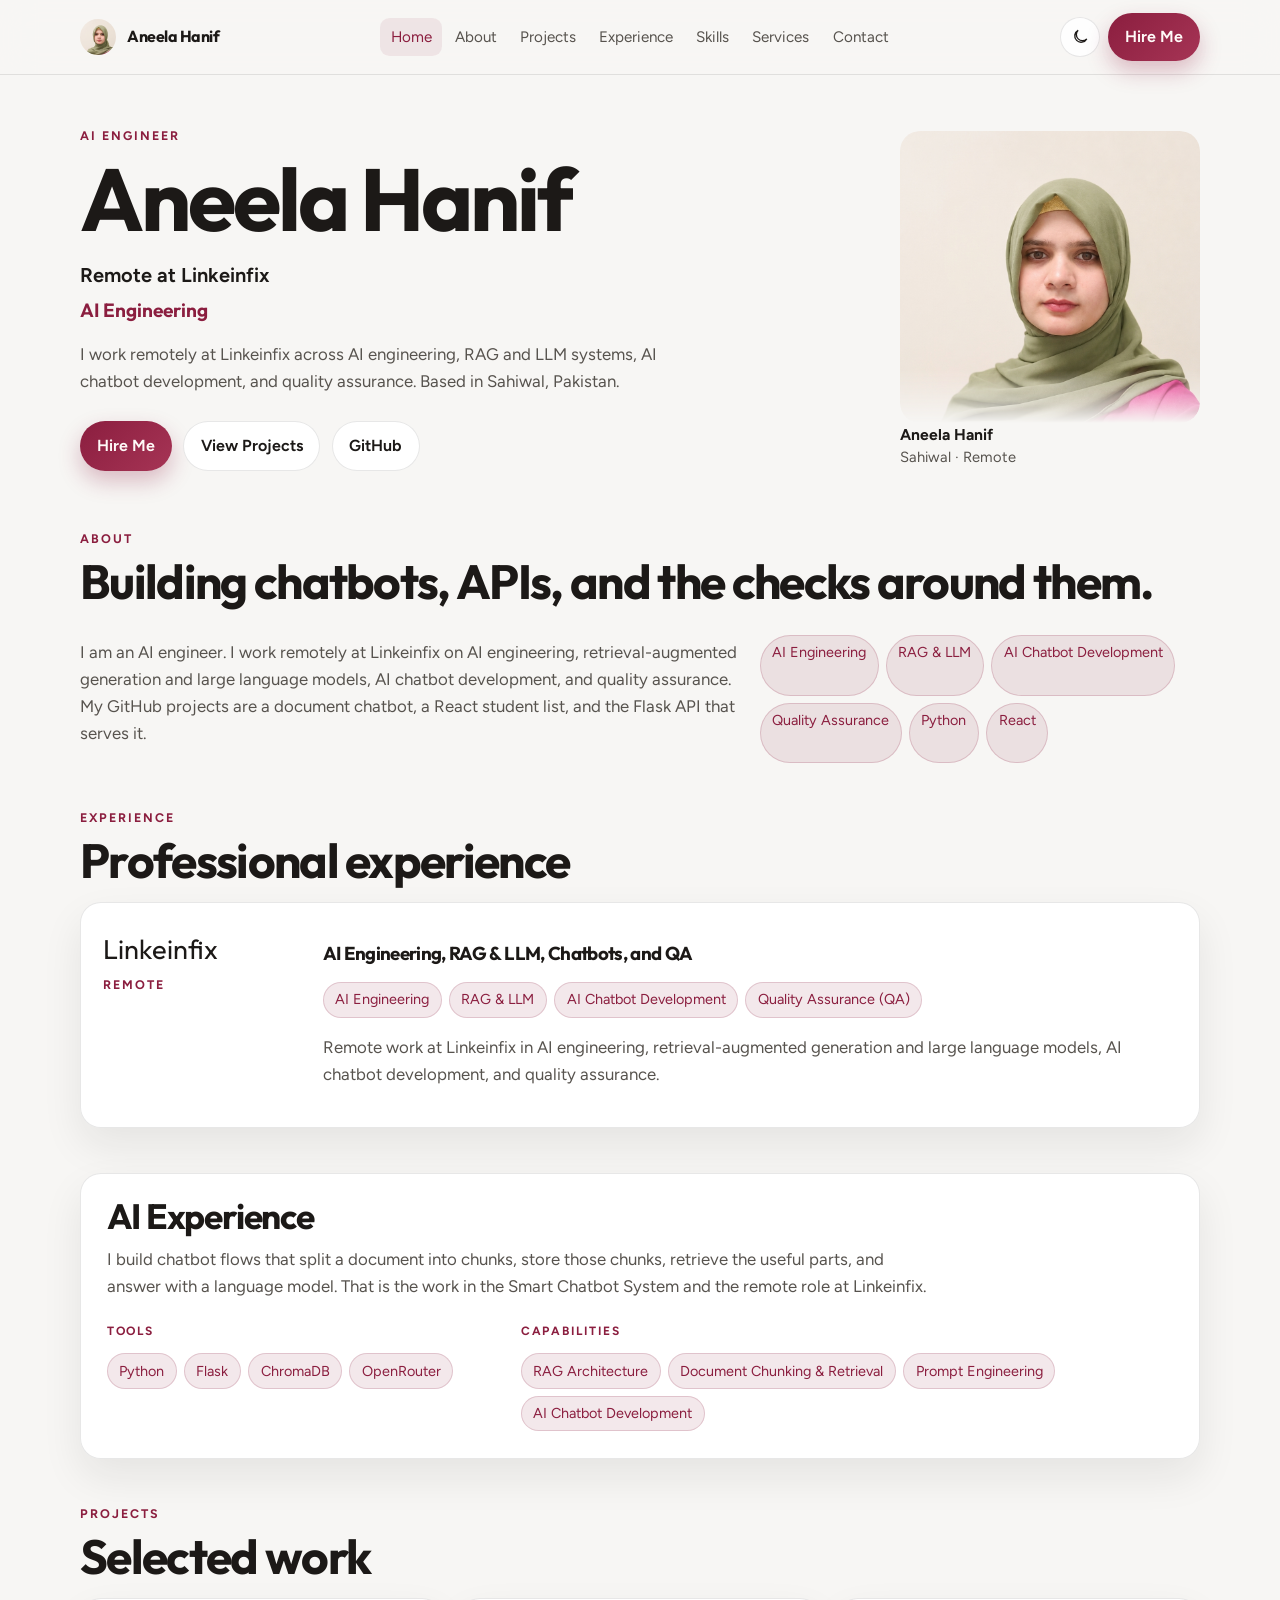
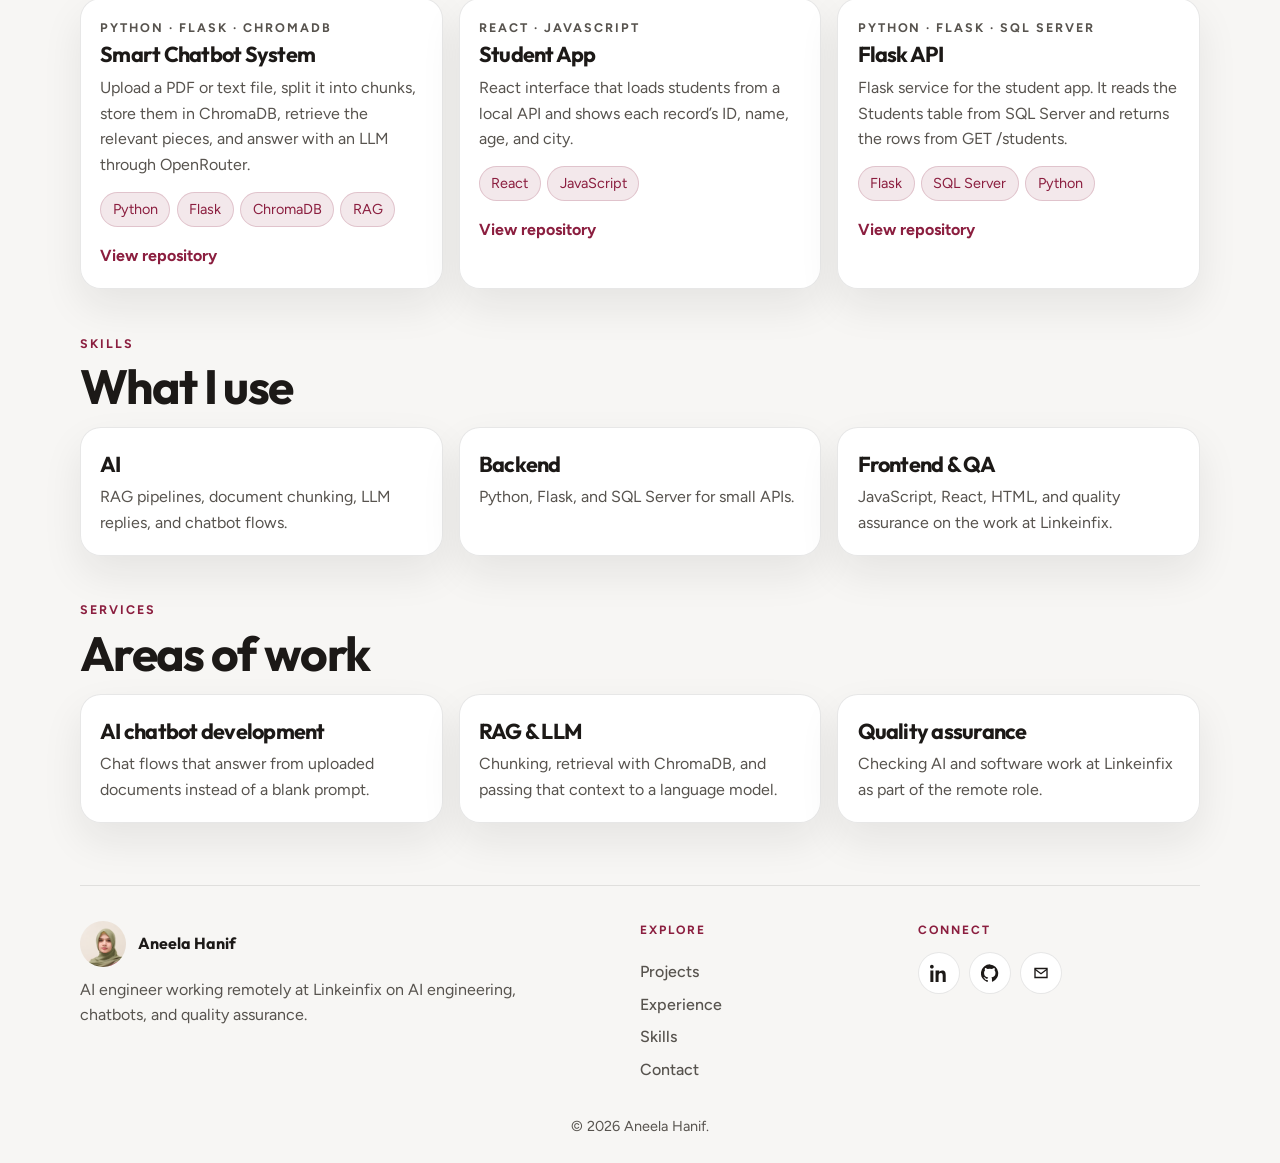
==== index.html @ d7abf2ac "Add an AI experience card limited to the RAG and chatbot work." ====
<!DOCTYPE html>
<html lang="en">
  <head>
    <meta charset="utf-8" />
    <meta name="viewport" content="width=device-width, initial-scale=1" />
    <title>Aneela Hanif | AI Engineer</title>
    <meta name="description" content="Aneela Hanif is an AI engineer in Sahiwal working remotely at Linkeinfix on AI engineering, RAG and LLMs, chatbot development, and quality assurance." />
    <meta property="og:title" content="Aneela Hanif | AI Engineer" />
    <meta property="og:description" content="Remote work at Linkeinfix. AI engineering, RAG and LLM, AI chatbots, and QA." />
    <meta property="og:image" content="https://aneela-hanif.github.io/personal-portfolio/images/profile.jpg" />
    <link rel="icon" href="favicon.svg" type="image/svg+xml" />
    <link rel="preconnect" href="https://fonts.googleapis.com" />
    <link rel="preconnect" href="https://fonts.gstatic.com" crossorigin />
    <link href="https://fonts.googleapis.com/css2?family=Figtree:wght@400;500;600;700&family=Outfit:wght@500;600;700&display=swap" rel="stylesheet" />
    <link rel="stylesheet" href="styles.css?v=9" />
    <script>
      if (localStorage.getItem("theme") === "dark") document.documentElement.classList.add("dark");
    </script>
  </head>
  <body>
    <a class="skip" href="#main">Skip to content</a>
    <header class="site-nav">
      <div class="nav-inner">
        <a class="brand" href="index.html">
          <img src="images/profile.jpg" alt="" width="36" height="36" />
          Aneela Hanif
        </a>
        <nav class="nav-links" aria-label="Primary">
          <a href="index.html" aria-current="page">Home</a>
          <a href="index.html#about">About</a>
          <a href="index.html#projects">Projects</a>
          <a href="index.html#experience">Experience</a>
          <a href="index.html#skills">Skills</a>
          <a href="index.html#services">Services</a>
          <a href="contact.html">Contact</a>
        </nav>
        <div class="nav-actions">
          <button class="icon-btn" type="button" data-theme aria-label="Toggle color theme">
            <svg width="18" height="18" viewBox="0 0 24 24" fill="none" stroke="currentColor" stroke-width="1.8"><path d="M21 14.5A8.5 8.5 0 1 1 9.5 3 7 7 0 0 0 21 14.5z"/></svg>
          </button>
          <a class="btn btn-primary" href="contact.html"><span class="hire-label">Hire Me</span></a>
          <button class="menu-btn" type="button" data-menu aria-expanded="false" aria-label="Open menu">
            <svg width="18" height="18" viewBox="0 0 24 24" fill="none" stroke="currentColor" stroke-width="1.8"><path d="M4 7h16M4 12h16M4 17h16"/></svg>
          </button>
        </div>
      </div>
      <nav class="menu-panel" data-menu-panel aria-label="Mobile">
        <a href="index.html">Home</a>
        <a href="index.html#about">About</a>
        <a href="index.html#projects">Projects</a>
        <a href="index.html#experience">Experience</a>
        <a href="index.html#skills">Skills</a>
        <a href="index.html#services">Services</a>
        <a href="contact.html">Contact</a>
      </nav>
    </header>

    <main id="main">
      <section class="hero wrap" id="top">
        <div>
          <p class="kicker">AI Engineer</p>
          <h1>Aneela Hanif</h1>
          <p class="hero-title">Remote at Linkeinfix</p>
          <p class="rotator accent" data-rotator>AI Engineering</p>
          <p class="lede">
            I work remotely at Linkeinfix across AI engineering, RAG and LLM systems, AI chatbot development, and quality assurance. Based in Sahiwal, Pakistan.
          </p>
          <div class="actions">
            <a class="btn btn-primary" href="contact.html">Hire Me</a>
            <a class="btn btn-ghost" href="#projects">View Projects</a>
            <a class="btn btn-ghost" href="https://github.com/aneela-hanif" rel="noopener">GitHub</a>
          </div>
        </div>
        <figure class="hero-photo">
          <img src="images/profile.jpg" alt="Aneela Hanif" width="300" height="292" />
          <figcaption>
            <strong>Aneela Hanif</strong>
            <span>Sahiwal · Remote</span>
          </figcaption>
        </figure>
      </section>

      <section class="wrap" id="about">
        <p class="section-label">About</p>
        <h2>Building chatbots, APIs, and the checks around them.</h2>
        <div class="about-grid">
          <p class="prose">
            I am an AI engineer. I work remotely at Linkeinfix on AI engineering, retrieval-augmented generation and large language models, AI chatbot development, and quality assurance. My GitHub projects are a document chatbot, a React student list, and the Flask API that serves it.
          </p>
          <ul class="chips">
            <li>AI Engineering</li>
            <li>RAG &amp; LLM</li>
            <li>AI Chatbot Development</li>
            <li>Quality Assurance</li>
            <li>Python</li>
            <li>React</li>
          </ul>
        </div>
      </section>

      <section class="wrap" id="experience">
        <p class="section-label">Experience</p>
        <h2>Professional experience</h2>
        <article class="panel job">
          <div>
            <p class="company">Linkeinfix</p>
            <p class="kicker">Remote</p>
          </div>
          <div>
            <h3>AI Engineering, RAG &amp; LLM, Chatbots, and QA</h3>
            <ul class="areas">
              <li>AI Engineering</li>
              <li>RAG &amp; LLM</li>
              <li>AI Chatbot Development</li>
              <li>Quality Assurance (QA)</li>
            </ul>
            <p class="prose">Remote work at Linkeinfix in AI engineering, retrieval-augmented generation and large language models, AI chatbot development, and quality assurance.</p>
          </div>
        </article>
      </section>

      <section class="wrap" id="ai">
        <article class="panel ai-card">
          <h2>AI Experience</h2>
          <p class="prose">I build chatbot flows that split a document into chunks, store those chunks, retrieve the useful parts, and answer with a language model. That is the work in the Smart Chatbot System and the remote role at Linkeinfix.</p>
          <div class="ai-split">
            <div>
              <p class="ai-label">Tools</p>
              <ul class="chips">
                <li>Python</li>
                <li>Flask</li>
                <li>ChromaDB</li>
                <li>OpenRouter</li>
              </ul>
            </div>
            <div>
              <p class="ai-label">Capabilities</p>
              <ul class="chips">
                <li>RAG Architecture</li>
                <li>Document Chunking &amp; Retrieval</li>
                <li>Prompt Engineering</li>
                <li>AI Chatbot Development</li>
              </ul>
            </div>
          </div>
        </article>
      </section>

      <section class="wrap" id="projects">
        <p class="section-label">Projects</p>
        <h2>Selected work</h2>
        <div class="cards">
          <article class="panel card">
            <p class="kicker">Python · Flask · ChromaDB</p>
            <h3>Smart Chatbot System</h3>
            <p>Upload a PDF or text file, split it into chunks, store them in ChromaDB, retrieve the relevant pieces, and answer with an LLM through OpenRouter.</p>
            <div class="tech"><span>Python</span><span>Flask</span><span>ChromaDB</span><span>RAG</span></div>
            <a href="https://github.com/aneela-hanif/smart-chatbot-system" rel="noopener">View repository</a>
          </article>
          <article class="panel card">
            <p class="kicker">React · JavaScript</p>
            <h3>Student App</h3>
            <p>React interface that loads students from a local API and shows each record’s ID, name, age, and city.</p>
            <div class="tech"><span>React</span><span>JavaScript</span></div>
            <a href="https://github.com/aneela-hanif/studentapp" rel="noopener">View repository</a>
          </article>
          <article class="panel card">
            <p class="kicker">Python · Flask · SQL Server</p>
            <h3>Flask API</h3>
            <p>Flask service for the student app. It reads the Students table from SQL Server and returns the rows from GET /students.</p>
            <div class="tech"><span>Flask</span><span>SQL Server</span><span>Python</span></div>
            <a href="https://github.com/aneela-hanif/flask-api" rel="noopener">View repository</a>
          </article>
        </div>
      </section>

      <section class="wrap" id="skills">
        <p class="section-label">Skills</p>
        <h2>What I use</h2>
        <div class="skill-grid">
          <article class="panel skill-card">
            <h3>AI</h3>
            <p>RAG pipelines, document chunking, LLM replies, and chatbot flows.</p>
          </article>
          <article class="panel skill-card">
            <h3>Backend</h3>
            <p>Python, Flask, and SQL Server for small APIs.</p>
          </article>
          <article class="panel skill-card">
            <h3>Frontend &amp; QA</h3>
            <p>JavaScript, React, HTML, and quality assurance on the work at Linkeinfix.</p>
          </article>
        </div>
      </section>

      <section class="wrap" id="services">
        <p class="section-label">Services</p>
        <h2>Areas of work</h2>
        <div class="cards">
          <article class="panel card">
            <h3>AI chatbot development</h3>
            <p>Chat flows that answer from uploaded documents instead of a blank prompt.</p>
          </article>
          <article class="panel card">
            <h3>RAG &amp; LLM</h3>
            <p>Chunking, retrieval with ChromaDB, and passing that context to a language model.</p>
          </article>
          <article class="panel card">
            <h3>Quality assurance</h3>
            <p>Checking AI and software work at Linkeinfix as part of the remote role.</p>
          </article>
        </div>
      </section>
    </main>

    <footer class="site-footer">
      <div class="footer-grid">
        <div class="footer-brand">
          <a class="footer-id" href="index.html">
            <img src="images/profile.jpg" alt="" width="46" height="46" />
            <strong>Aneela Hanif</strong>
          </a>
          <p>AI engineer working remotely at Linkeinfix on AI engineering, chatbots, and quality assurance.</p>
        </div>
        <nav class="footer-links" aria-label="Explore">
          <p class="footer-label">Explore</p>
          <a href="index.html#projects">Projects</a>
          <a href="index.html#experience">Experience</a>
          <a href="index.html#skills">Skills</a>
          <a href="contact.html">Contact</a>
        </nav>
        <div>
          <p class="footer-label">Connect</p>
          <div class="footer-icons">
            <a href="https://www.linkedin.com/in/aneela-hanif-224ba43b4/" rel="noopener" aria-label="LinkedIn">
              <svg width="18" height="18" viewBox="0 0 24 24" fill="currentColor"><path d="M4.98 3.5C4.98 4.88 3.88 6 2.5 6S0 4.88 0 3.5 1.12 1 2.5 1s2.48 1.12 2.48 2.5zM.5 8.5h4V24h-4V8.5zM8.5 8.5h3.8v2.1h.05c.53-1 1.84-2.1 3.79-2.1 4.05 0 4.8 2.67 4.8 6.14V24h-4v-7.7c0-1.84-.03-4.2-2.56-4.2-2.56 0-2.95 2-2.95 4.06V24h-4V8.5z"/></svg>
            </a>
            <a href="https://github.com/aneela-hanif" rel="noopener" aria-label="GitHub">
              <svg width="18" height="18" viewBox="0 0 24 24" fill="currentColor"><path d="M12 .5A12 12 0 0 0 8.2 23.9c.6.1.8-.3.8-.6v-2.1c-3.3.7-4-1.6-4-1.6-.5-1.2-1.2-1.6-1.2-1.6-1-.7.1-.7.1-.7 1.1.1 1.7 1.1 1.7 1.1 1 1.8 2.7 1.3 3.3 1 .1-.8.4-1.3.7-1.6-2.7-.3-5.5-1.3-5.5-6a4.7 4.7 0 0 1 1.2-3.2 4.3 4.3 0 0 1 .1-3.2s1-.3 3.3 1.2a11.3 11.3 0 0 1 6 0c2.3-1.5 3.3-1.2 3.3-1.2a4.3 4.3 0 0 1 .1 3.2 4.7 4.7 0 0 1 1.2 3.2c0 4.7-2.8 5.7-5.5 6 .4.3.8 1 .8 2.1v3.1c0 .3.2.7.8.6A12 12 0 0 0 12 .5z"/></svg>
            </a>
            <a href="mailto:aneela.hnf12@gmail.com" aria-label="Email">
              <svg width="18" height="18" viewBox="0 0 24 24" fill="none" stroke="currentColor" stroke-width="1.8"><path d="M4 6h16v12H4z"/><path d="m4 7 8 6 8-6"/></svg>
            </a>
          </div>
        </div>
      </div>
      <p class="footer-copy">© 2026 Aneela Hanif.</p>
    </footer>
    <script src="main.js"></script>
  </body>
</html>
---- styles.css ----
:root {
  --bg: #f7f6f4;
  --bg-elevated: rgba(255, 255, 255, 0.94);
  --text: #1c1917;
  --text-muted: #57534e;
  --border: rgba(28, 25, 23, 0.1);
  --accent: #8b1e3f;
  --accent-soft: #a63455;
  --shadow: 0 18px 40px rgba(28, 25, 23, 0.08);
  --sans: "Figtree", "Segoe UI", sans-serif;
  --display: "Outfit", "Segoe UI", sans-serif;
  color-scheme: light;
}

html.dark {
  --bg: #121110;
  --bg-elevated: rgba(32, 28, 26, 0.88);
  --text: #f5f5f4;
  --text-muted: #a8a29e;
  --border: rgba(231, 229, 228, 0.12);
  --accent: #d4547a;
  --accent-soft: #e8799a;
  --shadow: 0 24px 50px rgba(0, 0, 0, 0.35);
  color-scheme: dark;
}

* { box-sizing: border-box; }

html { scroll-behavior: smooth; }

body {
  margin: 0;
  min-height: 100vh;
  font-family: var(--sans);
  color: var(--text);
  background:
    radial-gradient(900px 420px at 8% -10%, color-mix(in oklab, var(--accent) 12%, transparent), transparent 60%),
    var(--bg);
  line-height: 1.6;
}

img { max-width: 100%; display: block; }

a { color: inherit; text-decoration: none; }

button, input, textarea { font: inherit; color: inherit; }

.skip {
  position: absolute;
  left: 1rem;
  top: -4rem;
  background: var(--text);
  color: var(--bg);
  padding: 0.45rem 0.7rem;
  z-index: 20;
}

.skip:focus { top: 0.6rem; }

.site-nav {
  position: sticky;
  top: 0;
  z-index: 30;
  background: color-mix(in oklab, var(--bg) 88%, transparent);
  backdrop-filter: blur(16px);
  border-bottom: 1px solid var(--border);
}

.nav-inner,
.wrap {
  width: min(1120px, calc(100% - 2rem));
  margin-inline: auto;
}

.nav-inner {
  min-height: 74px;
  display: flex;
  align-items: center;
  gap: 1rem;
}

.brand {
  display: flex;
  align-items: center;
  gap: 0.7rem;
  font-family: var(--display);
  font-weight: 700;
  letter-spacing: -0.03em;
  white-space: nowrap;
}

.brand img {
  width: 36px;
  height: 36px;
  border-radius: 999px;
  object-fit: cover;
  object-position: center 18%;
}

.nav-links {
  display: flex;
  align-items: center;
  gap: 0.15rem;
  margin-inline: auto;
}

.nav-links a,
.menu-panel a {
  color: var(--text-muted);
  font-size: 0.95rem;
  padding: 0.4rem 0.65rem;
  border-radius: 0.6rem;
}

.nav-links a:hover,
.nav-links a[aria-current="page"],
.menu-panel a:hover {
  color: var(--accent);
  background: color-mix(in oklab, var(--accent) 8%, transparent);
}

.nav-actions { display: flex; align-items: center; gap: 0.55rem; }

.icon-btn,
.menu-btn {
  width: 40px;
  height: 40px;
  border-radius: 999px;
  border: 1px solid var(--border);
  background: var(--bg-elevated);
  display: grid;
  place-items: center;
  cursor: pointer;
}

.menu-btn { display: none; }

.btn {
  display: inline-flex;
  align-items: center;
  justify-content: center;
  gap: 0.45rem;
  border: 0;
  border-radius: 999px;
  padding: 0.72rem 1.05rem;
  font-weight: 650;
  cursor: pointer;
}

.btn-primary {
  background: linear-gradient(135deg, var(--accent), var(--accent-soft));
  color: #fffaf8;
  box-shadow: 0 10px 22px color-mix(in oklab, var(--accent) 28%, transparent);
}

.btn-ghost {
  background: var(--bg-elevated);
  border: 1px solid var(--border);
}

.menu-panel {
  display: none;
  border-top: 1px solid var(--border);
  padding: 0.6rem 1rem 1rem;
  background: var(--bg-elevated);
}

.menu-panel.open { display: grid; }

.hero {
  display: grid;
  grid-template-columns: minmax(0, 1fr) 300px;
  gap: 3rem;
  align-items: center;
  padding: 3.2rem 0 1.2rem;
}

.kicker,
.section-label {
  margin: 0 0 0.45rem;
  color: var(--accent);
  font-size: 0.78rem;
  font-weight: 700;
  letter-spacing: 0.16em;
  text-transform: uppercase;
}

h1, h2, h3 { font-family: var(--display); letter-spacing: -0.035em; line-height: 1.05; }

h1 {
  margin: 0;
  font-size: clamp(3.3rem, 7vw, 5.5rem);
  font-weight: 700;
}

.hero-title {
  margin: 0.8rem 0 0;
  font-size: 1.25rem;
  font-weight: 650;
}

.rotator {
  min-height: 1.6rem;
  margin: 0.25rem 0 0;
  color: var(--text-muted);
  font-family: var(--display);
  font-size: 1.2rem;
}

.rotator.accent { color: var(--accent); font-weight: 650; }

.lede, .prose { color: var(--text-muted); font-size: 1.05rem; }

.lede { max-width: 38rem; margin-top: 1rem; }

.actions { display: flex; flex-wrap: wrap; gap: 0.7rem; margin-top: 1.6rem; }

.hero-photo {
  justify-self: end;
  align-self: center;
  width: 300px;
  margin: 0;
}

.hero-photo img {
  width: 300px;
  height: 292px;
  max-width: 300px;
  object-fit: cover;
  object-position: center 20%;
  border-radius: 1.25rem;
  background: #efe8e2;
  -webkit-mask-image: linear-gradient(#000 82%, transparent);
  mask-image: linear-gradient(#000 82%, transparent);
}

.hero-photo figcaption {
  display: grid;
  gap: 0.15rem;
  margin-top: 0.15rem;
  color: var(--text-muted);
  font-size: 0.92rem;
  line-height: 1.3;
}

.hero-photo figcaption strong {
  color: var(--text);
  font-size: 0.98rem;
}

section { padding: 2.4rem 0 0.4rem; scroll-margin-top: 5.5rem; }

h2 { margin: 0 0 1rem; font-size: clamp(2rem, 4vw, 3rem); }

.panel {
  background: var(--bg-elevated);
  border: 1px solid var(--border);
  border-radius: 1.3rem;
  box-shadow: var(--shadow);
}

.about-grid, .job, .contact-grid {
  display: grid;
  gap: 1.2rem;
}

.about-grid { grid-template-columns: 1.2fr 0.8fr; }

.job { grid-template-columns: 200px 1fr; padding: 1.4rem; }

.ai-card { padding: 1.5rem 1.6rem 1.7rem; }

.ai-card h2 { margin-bottom: 0.7rem; font-size: clamp(1.7rem, 3vw, 2.2rem); }

.ai-card .prose { margin: 0; max-width: 52rem; }

.ai-split {
  display: grid;
  grid-template-columns: 0.75fr 1.25fr;
  gap: 1.4rem;
  margin-top: 1.35rem;
}

.ai-label {
  margin: 0;
  color: var(--accent);
  font-size: 0.75rem;
  font-weight: 700;
  letter-spacing: 0.16em;
  text-transform: uppercase;
}

.company {
  margin: 0.2rem 0;
  font-family: var(--display);
  font-size: 1.7rem;
}

.chips, .areas { display: flex; flex-wrap: wrap; gap: 0.45rem; padding: 0; margin: 0.8rem 0 0; list-style: none; }

.chips li, .areas li, .tech span {
  border-radius: 999px;
  padding: 0.32rem 0.72rem;
  background: color-mix(in oklab, var(--accent) 10%, transparent);
  color: var(--accent);
  border: 1px solid color-mix(in oklab, var(--accent) 18%, transparent);
  font-size: 0.9rem;
}

.cards, .skill-grid {
  display: grid;
  grid-template-columns: repeat(3, 1fr);
  gap: 1rem;
}

.card, .skill-card { padding: 1.2rem; }

.card h3, .skill-card h3 { margin: 0.35rem 0 0.55rem; font-size: 1.35rem; }

.card p, .skill-card p { margin: 0; color: var(--text-muted); }

.card a { display: inline-block; margin-top: 1rem; color: var(--accent); font-weight: 700; }

.tech { display: flex; flex-wrap: wrap; gap: 0.4rem; margin-top: 0.9rem; }

.page-head { padding: 2.6rem 0 0.4rem; }

.page-head h1 { font-size: clamp(2.8rem, 6vw, 4.4rem); }

.contact-grid { grid-template-columns: 0.9fr 1.1fr; align-items: start; }

.contact-list, form { padding: 1.3rem 1.35rem 1.4rem; }

.contact-list a, .contact-item {
  display: grid;
  grid-template-columns: 28px 1fr;
  gap: 0.75rem;
  align-items: start;
  padding: 0.72rem 0;
  border-bottom: 1px solid var(--border);
}

.contact-list a:last-child, .map-wrap { border-bottom: 0; }

.contact-item strong, .contact-list strong { display: block; font-size: 0.95rem; }

.contact-item span, .contact-list span { color: var(--text-muted); }

.icon { color: var(--accent); margin-top: 0.15rem; }

.fields { display: grid; grid-template-columns: 1fr 1fr; gap: 0.8rem; }

label { display: grid; gap: 0.35rem; font-size: 0.92rem; color: var(--text-muted); }

label.full { grid-column: 1 / -1; }

input, textarea {
  width: 100%;
  border: 1px solid var(--border);
  background: color-mix(in oklab, var(--bg) 70%, transparent);
  border-radius: 0.8rem;
  padding: 0.75rem 0.8rem;
}

textarea { min-height: 140px; resize: vertical; }

.map-wrap { margin-top: 0.8rem; overflow: hidden; border-radius: 1rem; border: 1px solid var(--border); }

.map-wrap iframe { width: 100%; height: 180px; border: 0; }

.form-note { min-height: 1.2rem; color: var(--text-muted); font-size: 0.92rem; }

.site-footer {
  width: min(1120px, calc(100% - 2rem));
  margin: 3.5rem auto 0;
  padding: 2.2rem 0 1.6rem;
  border-top: 1px solid var(--border);
  color: var(--text-muted);
}

.footer-grid {
  display: grid;
  grid-template-columns: 1.5fr 0.7fr 0.8fr;
  gap: 2rem;
  align-items: start;
}

.footer-id {
  display: flex;
  align-items: center;
  gap: 0.75rem;
  color: var(--text);
  font-family: var(--display);
  font-weight: 700;
}

.footer-id img {
  width: 46px;
  height: 46px;
  border-radius: 999px;
  object-fit: cover;
  object-position: center 18%;
}

.footer-brand p {
  margin: 0.7rem 0 0;
  max-width: 28rem;
  line-height: 1.55;
}

.footer-label {
  margin: 0 0 0.7rem;
  color: var(--accent);
  font-size: 0.75rem;
  font-weight: 700;
  letter-spacing: 0.16em;
  text-transform: uppercase;
}

.footer-links {
  display: grid;
  gap: 0.45rem;
}

.footer-links a {
  color: var(--text-muted);
  font-weight: 500;
}

.footer-links a:hover { color: var(--accent); }

.footer-icons { display: flex; gap: 0.55rem; }

.footer-icons a {
  width: 42px;
  height: 42px;
  display: grid;
  place-items: center;
  border-radius: 999px;
  border: 1px solid var(--border);
  background: var(--bg-elevated);
  color: var(--text);
}

.footer-icons a:hover { color: var(--accent); border-color: color-mix(in oklab, var(--accent) 40%, var(--border)); }

.footer-copy {
  margin: 2rem 0 0;
  text-align: center;
  font-size: 0.9rem;
}

:focus-visible { outline: 2px solid var(--accent); outline-offset: 3px; }

@media (max-width: 980px) {
  .nav-links { display: none; }
  .menu-btn { display: grid; }
  .hero, .about-grid, .job, .cards, .skill-grid, .contact-grid, .fields, .ai-split { grid-template-columns: 1fr; }
  .hero-photo,
  .hero-photo img { width: 240px; max-width: 240px; }
  .hero-photo img { height: 234px; }
  .hero-photo { justify-self: start; }
  .footer-grid { grid-template-columns: 1fr; }
  .hire-label { display: none; }
}
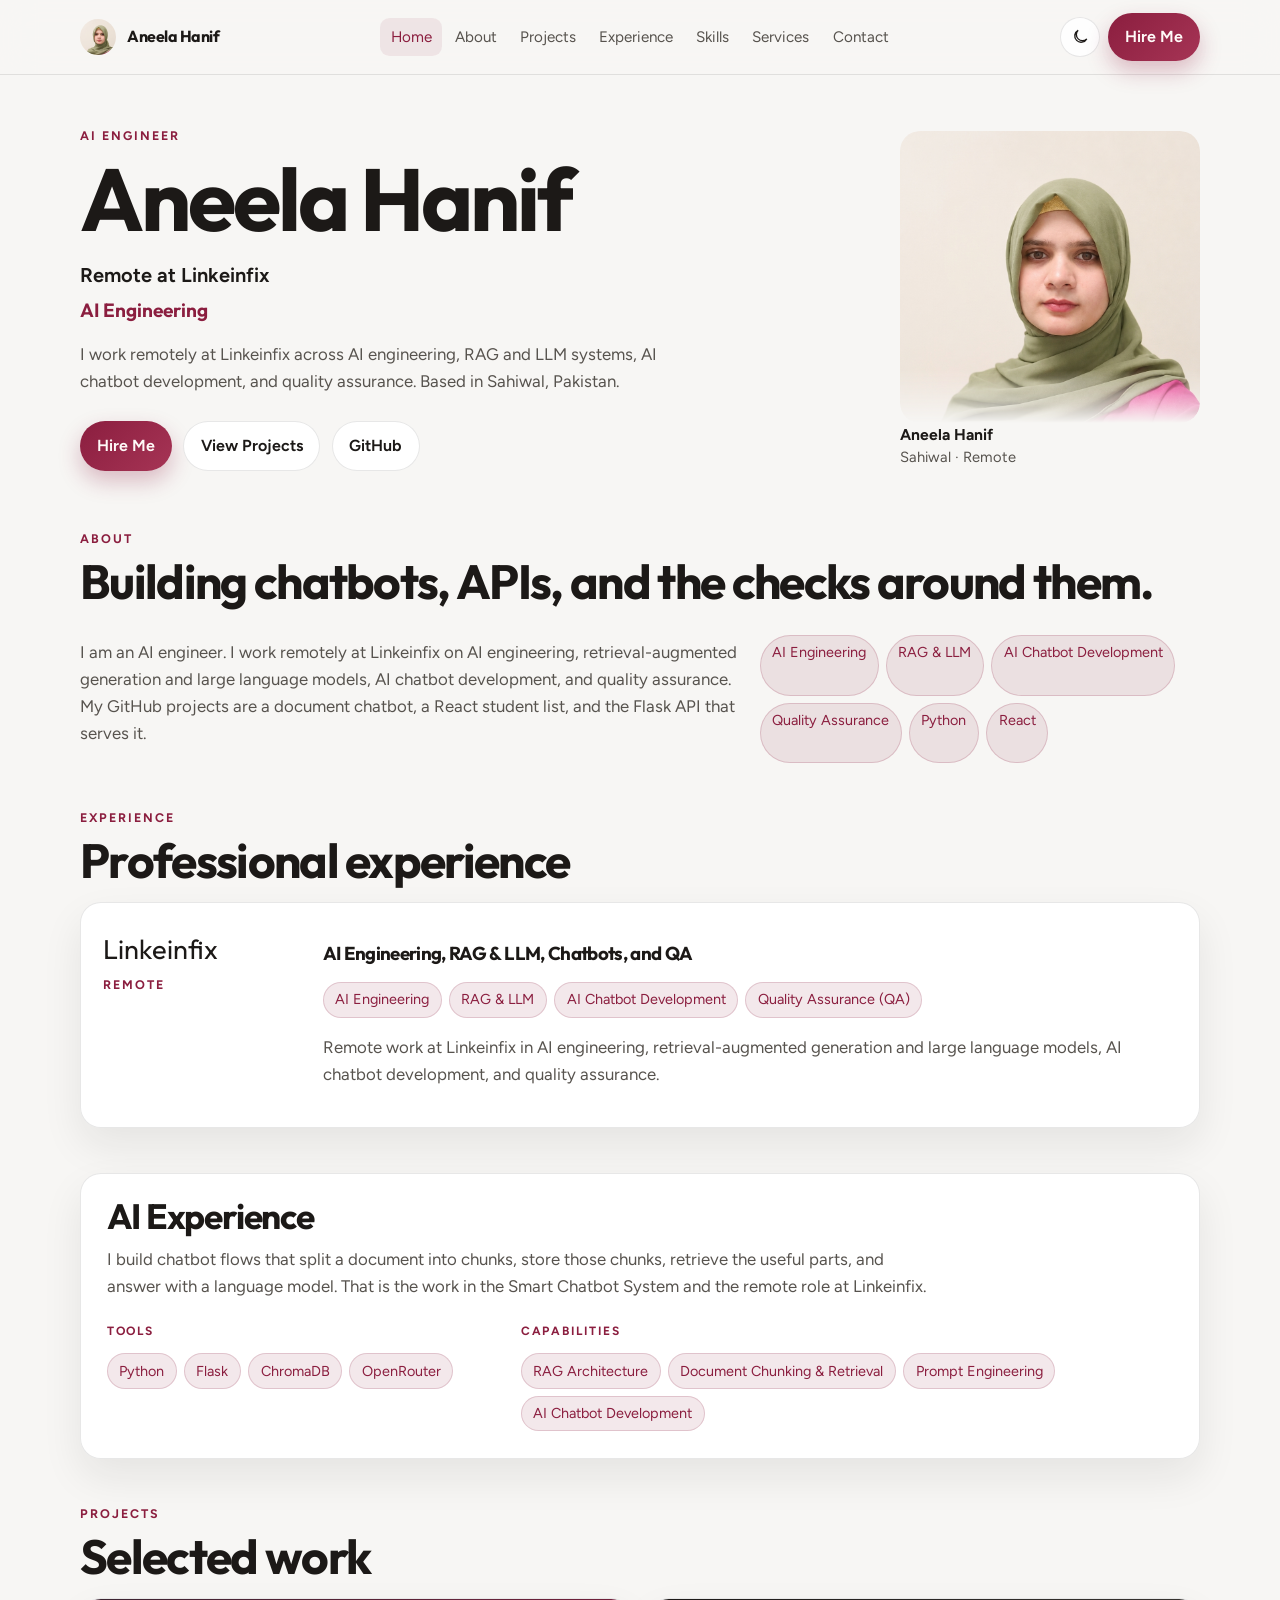
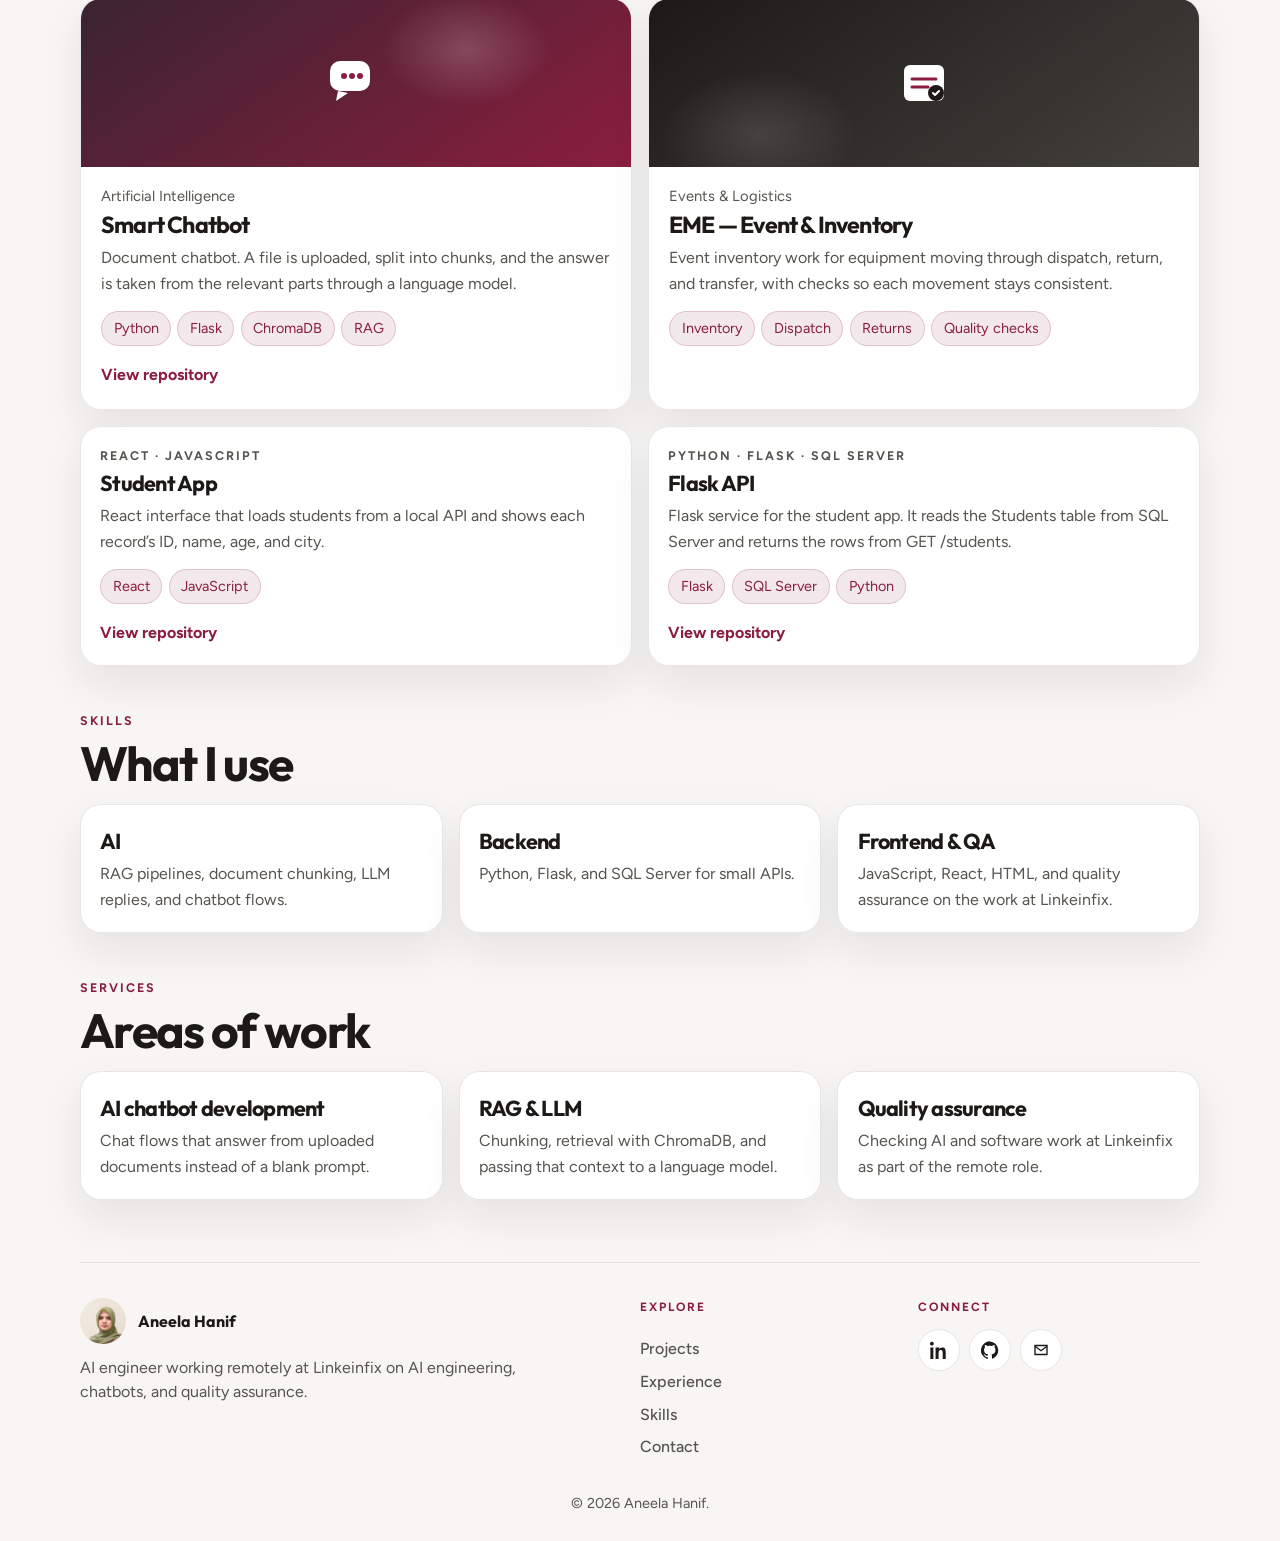
==== commit 40b80af4: "Show the chatbot and EME work as the lead project cards." ====
--- a/index.html
+++ b/index.html
@@ -12,7 +12,7 @@
     <link rel="preconnect" href="https://fonts.googleapis.com" />
     <link rel="preconnect" href="https://fonts.gstatic.com" crossorigin />
     <link href="https://fonts.googleapis.com/css2?family=Figtree:wght@400;500;600;700&family=Outfit:wght@500;600;700&display=swap" rel="stylesheet" />
-    <link rel="stylesheet" href="styles.css?v=9" />
+    <link rel="stylesheet" href="styles.css?v=10" />
     <script>
       if (localStorage.getItem("theme") === "dark") document.documentElement.classList.add("dark");
     </script>
@@ -149,14 +149,43 @@
       <section class="wrap" id="projects">
         <p class="section-label">Projects</p>
         <h2>Selected work</h2>
-        <div class="cards">
-          <article class="panel card">
-            <p class="kicker">Python · Flask · ChromaDB</p>
-            <h3>Smart Chatbot System</h3>
-            <p>Upload a PDF or text file, split it into chunks, store them in ChromaDB, retrieve the relevant pieces, and answer with an LLM through OpenRouter.</p>
-            <div class="tech"><span>Python</span><span>Flask</span><span>ChromaDB</span><span>RAG</span></div>
-            <a href="https://github.com/aneela-hanif/smart-chatbot-system" rel="noopener">View repository</a>
-          </article>
+        <div class="project-grid">
+          <article class="panel project-card">
+            <div class="project-cover project-cover-chat" aria-hidden="true">
+              <svg width="72" height="72" viewBox="0 0 72 72" fill="none">
+                <rect x="10" y="14" width="40" height="30" rx="10" fill="#fff"/>
+                <path d="M18 44 16 54l12-8" fill="#fff"/>
+                <circle cx="24" cy="29" r="3" fill="#8b1e3f"/>
+                <circle cx="32" cy="29" r="3" fill="#8b1e3f"/>
+                <circle cx="40" cy="29" r="3" fill="#8b1e3f"/>
+              </svg>
+            </div>
+            <div class="project-body">
+              <p class="project-tag">Artificial Intelligence</p>
+              <h3>Smart Chatbot</h3>
+              <p>Document chatbot. A file is uploaded, split into chunks, and the answer is taken from the relevant parts through a language model.</p>
+              <div class="tech"><span>Python</span><span>Flask</span><span>ChromaDB</span><span>RAG</span></div>
+              <a href="https://github.com/aneela-hanif/smart-chatbot-system" rel="noopener">View repository</a>
+            </div>
+          </article>
+          <article class="panel project-card">
+            <div class="project-cover project-cover-eme" aria-hidden="true">
+              <svg width="72" height="72" viewBox="0 0 72 72" fill="none">
+                <rect x="16" y="18" width="40" height="36" rx="6" fill="#fff"/>
+                <path d="M24 32h24M24 40h16" stroke="#8b1e3f" stroke-width="3" stroke-linecap="round"/>
+                <circle cx="48" cy="46" r="8" fill="#1c1917"/>
+                <path d="m45 46 2 2 4-4" stroke="#fff" stroke-width="2" stroke-linecap="round" stroke-linejoin="round"/>
+              </svg>
+            </div>
+            <div class="project-body">
+              <p class="project-tag">Events &amp; Logistics</p>
+              <h3>EME — Event &amp; Inventory</h3>
+              <p>Event inventory work for equipment moving through dispatch, return, and transfer, with checks so each movement stays consistent.</p>
+              <div class="tech"><span>Inventory</span><span>Dispatch</span><span>Returns</span><span>Quality checks</span></div>
+            </div>
+          </article>
+        </div>
+        <div class="cards more-work">
           <article class="panel card">
             <p class="kicker">React · JavaScript</p>
             <h3>Student App</h3>
--- a/styles.css
+++ b/styles.css
@@ -319,7 +319,47 @@
 
 .card p, .skill-card p { margin: 0; color: var(--text-muted); }
 
-.card a { display: inline-block; margin-top: 1rem; color: var(--accent); font-weight: 700; }
+.card a, .project-body a { display: inline-block; margin-top: 1rem; color: var(--accent); font-weight: 700; }
+
+.project-grid {
+  display: grid;
+  grid-template-columns: 1fr 1fr;
+  gap: 1rem;
+}
+
+.project-card { overflow: hidden; }
+
+.project-cover {
+  height: 168px;
+  display: grid;
+  place-items: center;
+}
+
+.project-cover-chat {
+  background:
+    radial-gradient(120px 80px at 70% 30%, rgba(255, 255, 255, 0.18), transparent 70%),
+    linear-gradient(145deg, #3a2430, #8b1e3f);
+}
+
+.project-cover-eme {
+  background:
+    radial-gradient(140px 90px at 20% 80%, rgba(255, 255, 255, 0.12), transparent 70%),
+    linear-gradient(145deg, #1c1917, #44403c);
+}
+
+.project-body { padding: 1.15rem 1.25rem 1.35rem; }
+
+.project-tag {
+  margin: 0;
+  color: var(--text-muted);
+  font-size: 0.92rem;
+}
+
+.project-body h3 { margin: 0.25rem 0 0.5rem; font-size: 1.45rem; }
+
+.project-body p { margin: 0; color: var(--text-muted); }
+
+.more-work { margin-top: 1rem; grid-template-columns: 1fr 1fr; }
 
 .tech { display: flex; flex-wrap: wrap; gap: 0.4rem; margin-top: 0.9rem; }
 
@@ -455,7 +495,7 @@
 @media (max-width: 980px) {
   .nav-links { display: none; }
   .menu-btn { display: grid; }
-  .hero, .about-grid, .job, .cards, .skill-grid, .contact-grid, .fields, .ai-split { grid-template-columns: 1fr; }
+  .hero, .about-grid, .job, .cards, .skill-grid, .contact-grid, .fields, .ai-split, .project-grid, .more-work { grid-template-columns: 1fr; }
   .hero-photo,
   .hero-photo img { width: 240px; max-width: 240px; }
   .hero-photo img { height: 234px; }
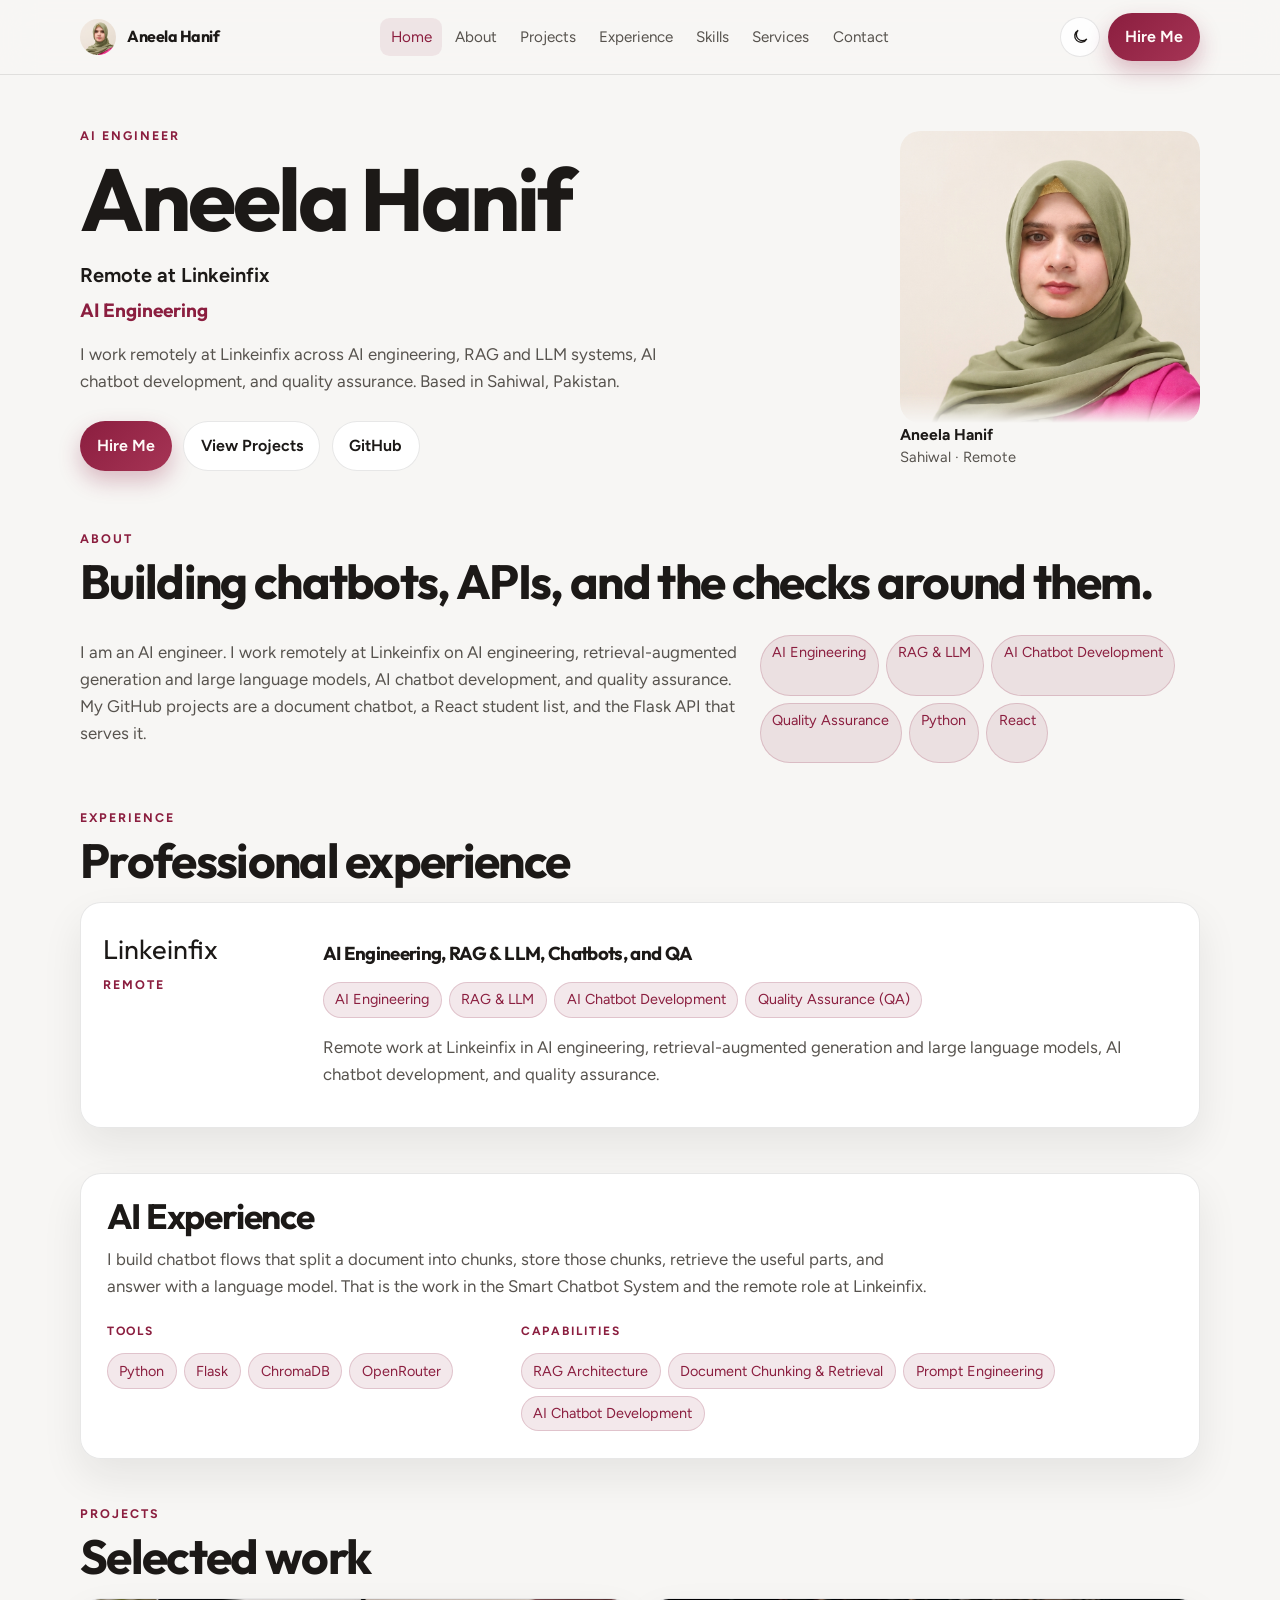
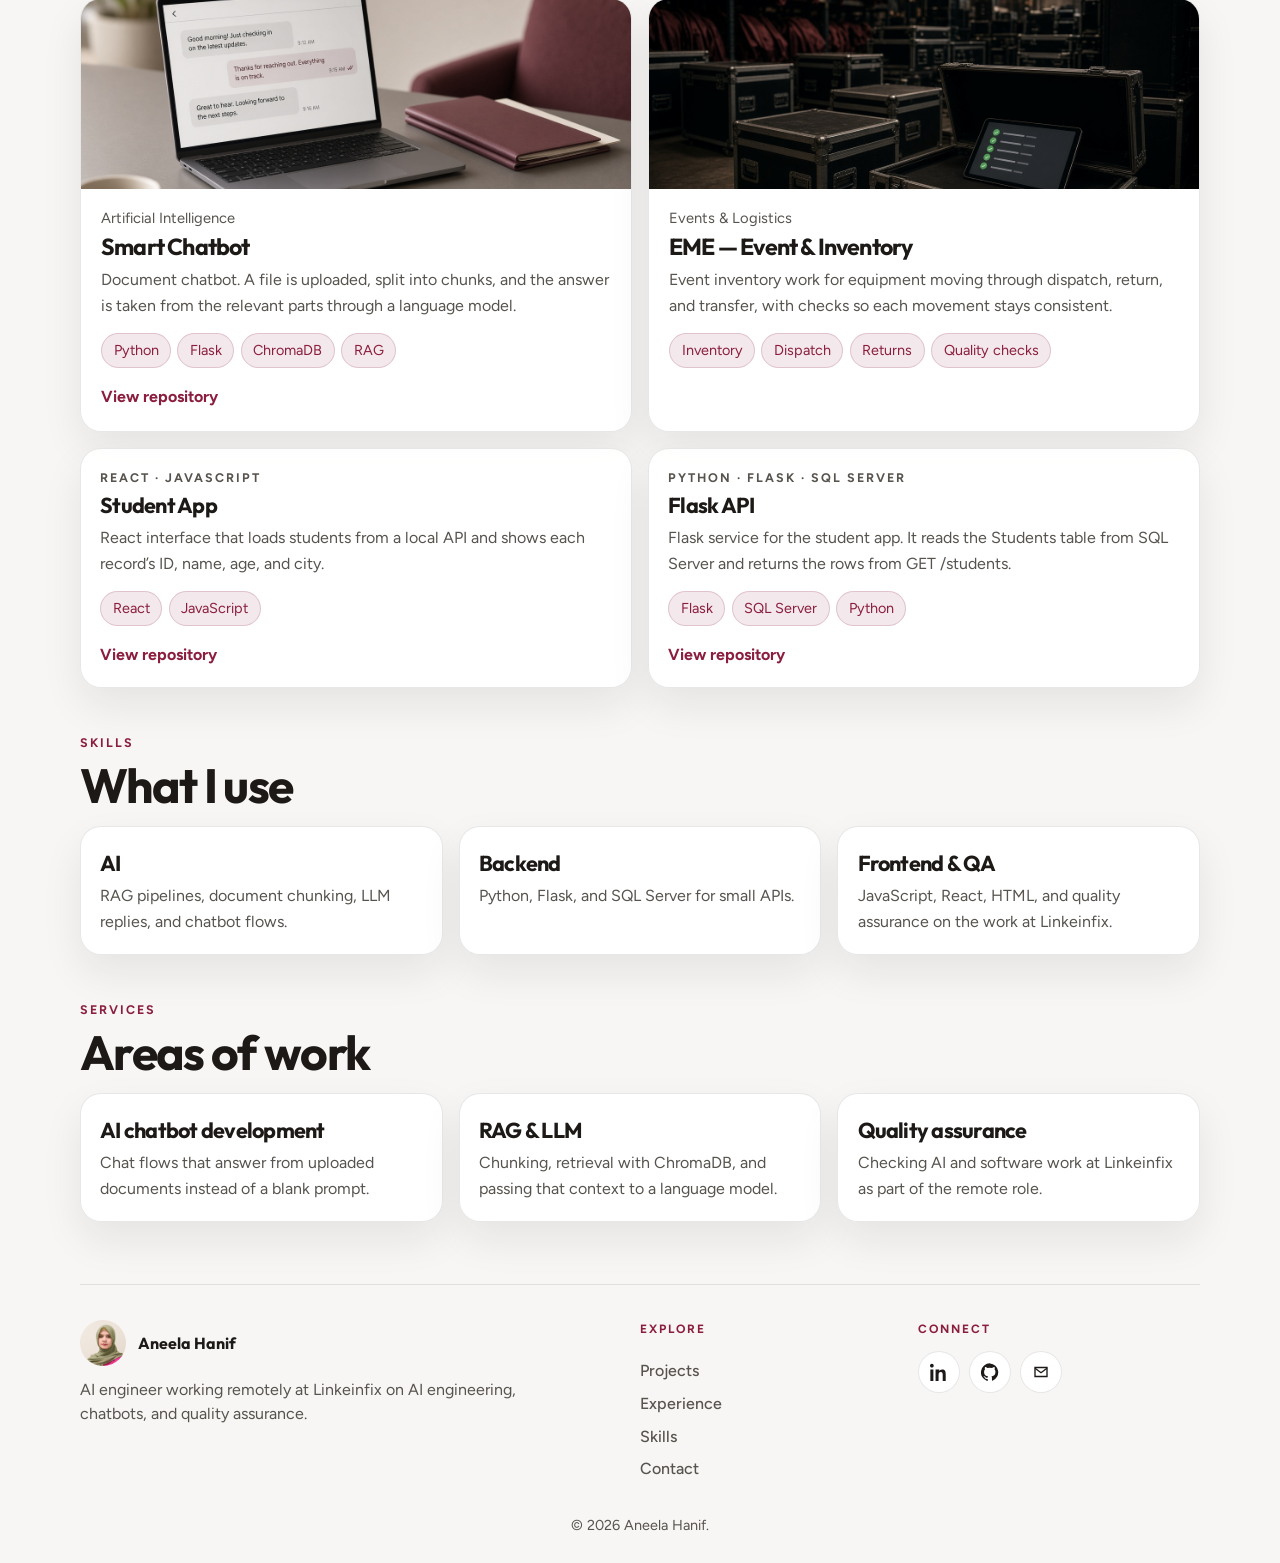
==== commit 57892385: "Add project cover photos and center the portrait crop on the face." ====
--- a/index.html
+++ b/index.html
@@ -12,7 +12,7 @@
     <link rel="preconnect" href="https://fonts.googleapis.com" />
     <link rel="preconnect" href="https://fonts.gstatic.com" crossorigin />
     <link href="https://fonts.googleapis.com/css2?family=Figtree:wght@400;500;600;700&family=Outfit:wght@500;600;700&display=swap" rel="stylesheet" />
-    <link rel="stylesheet" href="styles.css?v=10" />
+    <link rel="stylesheet" href="styles.css?v=11" />
     <script>
       if (localStorage.getItem("theme") === "dark") document.documentElement.classList.add("dark");
     </script>
@@ -151,14 +151,8 @@
         <h2>Selected work</h2>
         <div class="project-grid">
           <article class="panel project-card">
-            <div class="project-cover project-cover-chat" aria-hidden="true">
-              <svg width="72" height="72" viewBox="0 0 72 72" fill="none">
-                <rect x="10" y="14" width="40" height="30" rx="10" fill="#fff"/>
-                <path d="M18 44 16 54l12-8" fill="#fff"/>
-                <circle cx="24" cy="29" r="3" fill="#8b1e3f"/>
-                <circle cx="32" cy="29" r="3" fill="#8b1e3f"/>
-                <circle cx="40" cy="29" r="3" fill="#8b1e3f"/>
-              </svg>
+            <div class="project-cover">
+              <img src="images/chatbot-cover.jpg" alt="Laptop showing a document chat beside a folder" width="640" height="360" />
             </div>
             <div class="project-body">
               <p class="project-tag">Artificial Intelligence</p>
@@ -169,13 +163,8 @@
             </div>
           </article>
           <article class="panel project-card">
-            <div class="project-cover project-cover-eme" aria-hidden="true">
-              <svg width="72" height="72" viewBox="0 0 72 72" fill="none">
-                <rect x="16" y="18" width="40" height="36" rx="6" fill="#fff"/>
-                <path d="M24 32h24M24 40h16" stroke="#8b1e3f" stroke-width="3" stroke-linecap="round"/>
-                <circle cx="48" cy="46" r="8" fill="#1c1917"/>
-                <path d="m45 46 2 2 4-4" stroke="#fff" stroke-width="2" stroke-linecap="round" stroke-linejoin="round"/>
-              </svg>
+            <div class="project-cover">
+              <img src="images/eme-cover.jpg" alt="Event equipment cases with a checklist tablet" width="640" height="360" />
             </div>
             <div class="project-body">
               <p class="project-tag">Events &amp; Logistics</p>
--- a/styles.css
+++ b/styles.css
@@ -94,7 +94,7 @@
   height: 36px;
   border-radius: 999px;
   object-fit: cover;
-  object-position: center 18%;
+  object-position: center 38%;
 }
 
 .nav-links {
@@ -227,11 +227,11 @@
   height: 292px;
   max-width: 300px;
   object-fit: cover;
-  object-position: center 20%;
+  object-position: center 36%;
   border-radius: 1.25rem;
   background: #efe8e2;
-  -webkit-mask-image: linear-gradient(#000 82%, transparent);
-  mask-image: linear-gradient(#000 82%, transparent);
+  -webkit-mask-image: linear-gradient(#000 90%, transparent);
+  mask-image: linear-gradient(#000 90%, transparent);
 }
 
 .hero-photo figcaption {
@@ -329,22 +329,14 @@
 
 .project-card { overflow: hidden; }
 
-.project-cover {
-  height: 168px;
-  display: grid;
-  place-items: center;
-}
-
-.project-cover-chat {
-  background:
-    radial-gradient(120px 80px at 70% 30%, rgba(255, 255, 255, 0.18), transparent 70%),
-    linear-gradient(145deg, #3a2430, #8b1e3f);
-}
-
-.project-cover-eme {
-  background:
-    radial-gradient(140px 90px at 20% 80%, rgba(255, 255, 255, 0.12), transparent 70%),
-    linear-gradient(145deg, #1c1917, #44403c);
+.project-cover { height: 190px; overflow: hidden; }
+
+.project-cover img {
+  width: 100%;
+  height: 190px;
+  object-fit: cover;
+  object-position: center;
+  display: block;
 }
 
 .project-body { padding: 1.15rem 1.25rem 1.35rem; }
@@ -439,7 +431,7 @@
   height: 46px;
   border-radius: 999px;
   object-fit: cover;
-  object-position: center 18%;
+  object-position: center 38%;
 }
 
 .footer-brand p {
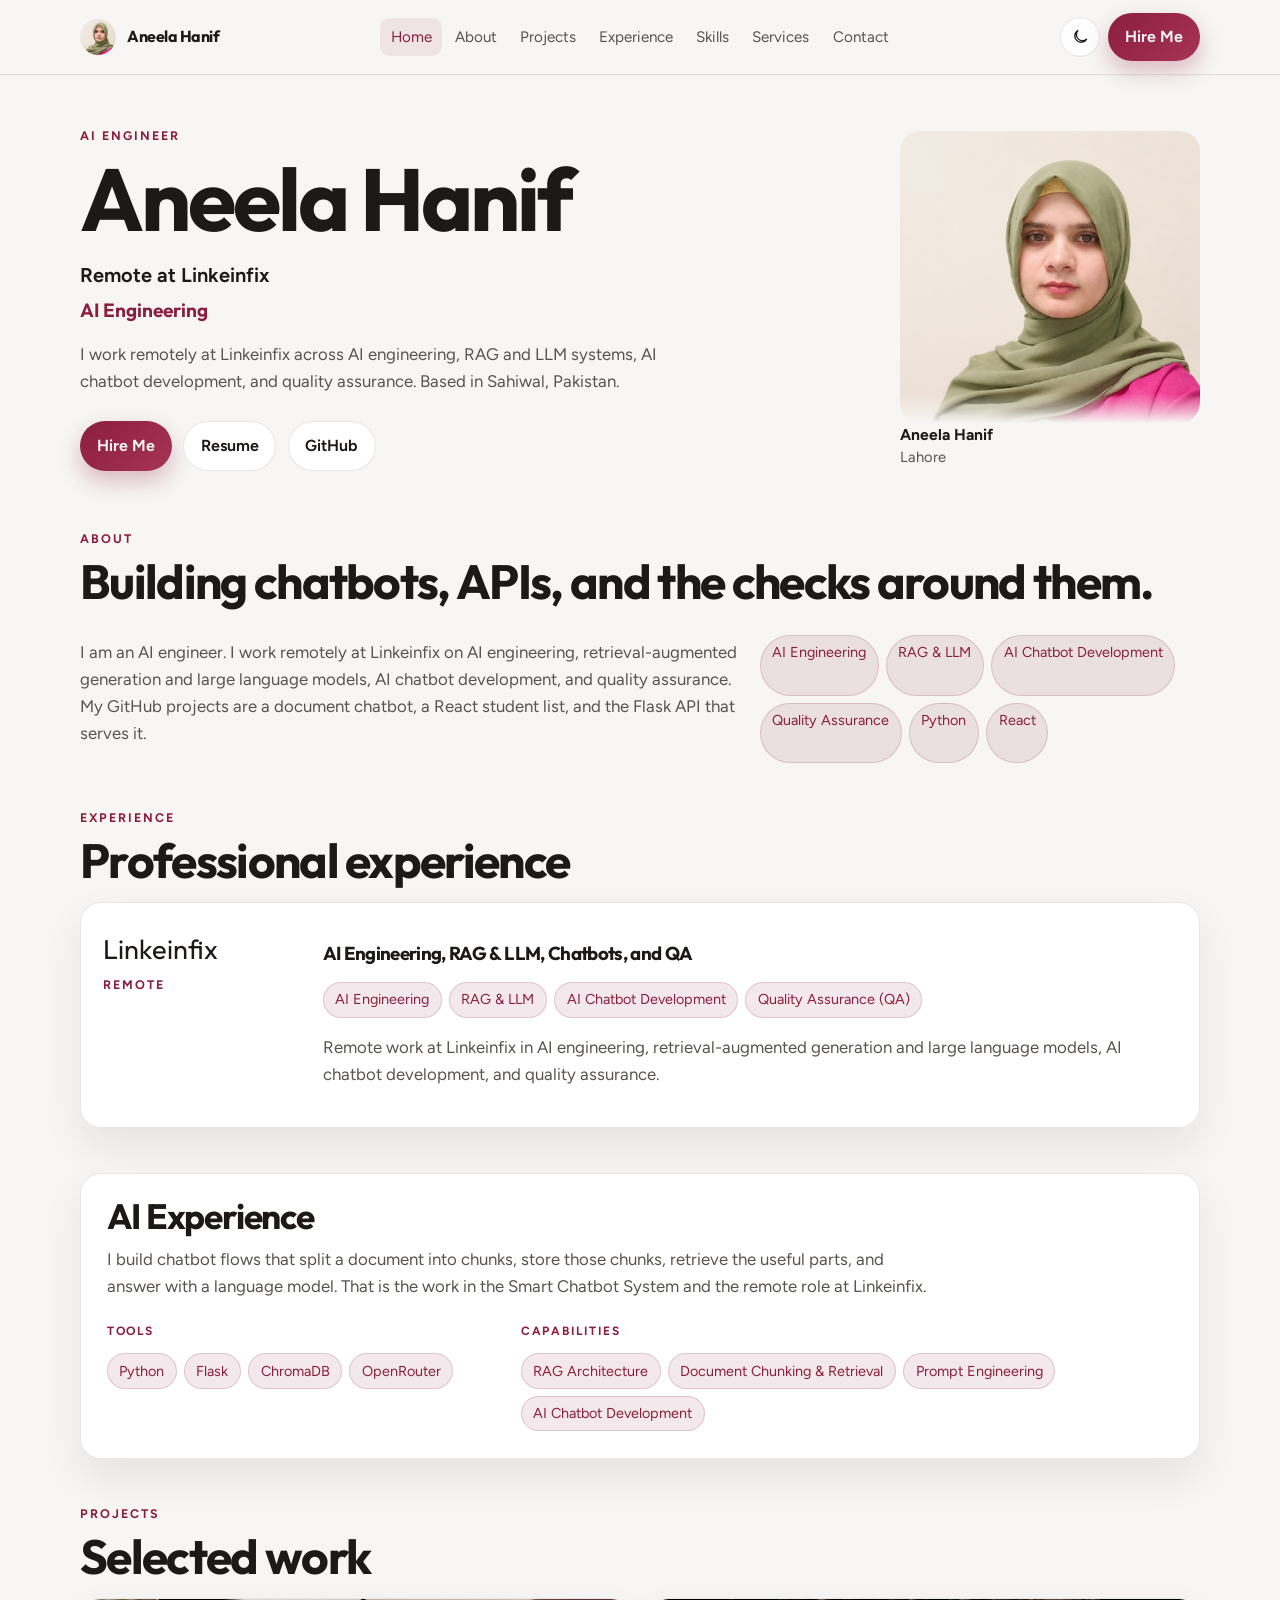
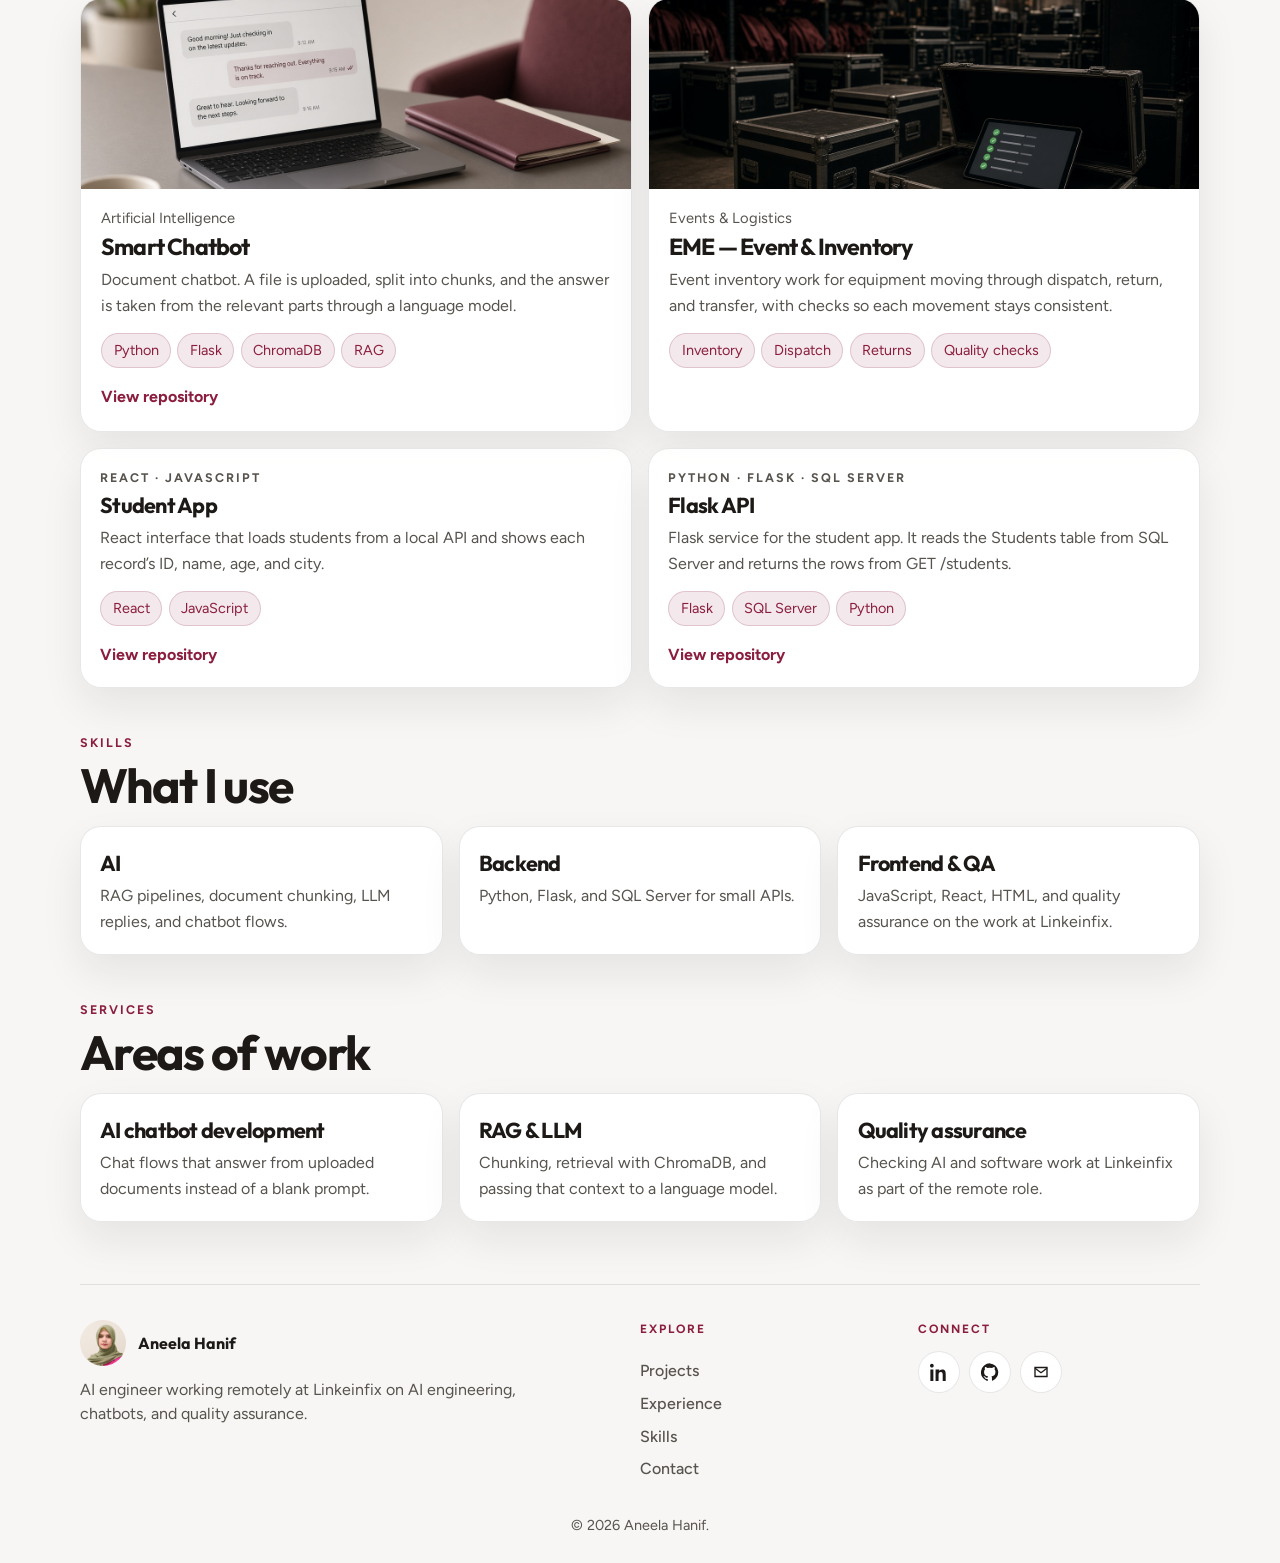
==== commit 81836164: "Add a resume page and show Lahore under the portrait." ====
--- a/index.html
+++ b/index.html
@@ -12,7 +12,7 @@
     <link rel="preconnect" href="https://fonts.googleapis.com" />
     <link rel="preconnect" href="https://fonts.gstatic.com" crossorigin />
     <link href="https://fonts.googleapis.com/css2?family=Figtree:wght@400;500;600;700&family=Outfit:wght@500;600;700&display=swap" rel="stylesheet" />
-    <link rel="stylesheet" href="styles.css?v=11" />
+    <link rel="stylesheet" href="styles.css?v=12" />
     <script>
       if (localStorage.getItem("theme") === "dark") document.documentElement.classList.add("dark");
     </script>
@@ -67,7 +67,7 @@
           </p>
           <div class="actions">
             <a class="btn btn-primary" href="contact.html">Hire Me</a>
-            <a class="btn btn-ghost" href="#projects">View Projects</a>
+            <a class="btn btn-ghost" href="resume.html">Resume</a>
             <a class="btn btn-ghost" href="https://github.com/aneela-hanif" rel="noopener">GitHub</a>
           </div>
         </div>
@@ -75,7 +75,7 @@
           <img src="images/profile.jpg" alt="Aneela Hanif" width="300" height="292" />
           <figcaption>
             <strong>Aneela Hanif</strong>
-            <span>Sahiwal · Remote</span>
+            <span>Lahore</span>
           </figcaption>
         </figure>
       </section>
--- a/styles.css
+++ b/styles.css
@@ -482,6 +482,47 @@
   font-size: 0.9rem;
 }
 
+.resume-sheet { padding: 1.6rem 1.7rem 1.8rem; }
+
+.resume-top {
+  display: flex;
+  justify-content: space-between;
+  gap: 1.5rem;
+  align-items: end;
+}
+
+.resume-top h1 { font-size: clamp(2.4rem, 5vw, 3.4rem); }
+
+.resume-contact {
+  margin: 0.35rem 0 0;
+  color: var(--text-muted);
+}
+
+.resume-contact a { color: var(--accent); font-weight: 650; }
+
+.resume-block {
+  margin-top: 1.4rem;
+  padding-top: 1.15rem;
+  border-top: 1px solid var(--border);
+}
+
+.resume-block h2 { margin-bottom: 0.55rem; font-size: 1.35rem; }
+
+.resume-role {
+  display: flex;
+  justify-content: space-between;
+  gap: 1rem;
+  align-items: baseline;
+}
+
+.resume-role h3 { margin: 0; font-size: 1.15rem; }
+
+.resume-role span, .resume-meta { color: var(--text-muted); font-size: 0.95rem; }
+
+.resume-block p { margin: 0.45rem 0 0; color: var(--text-muted); }
+
+.resume-block .resume-role + .resume-role { margin-top: 1.15rem; }
+
 :focus-visible { outline: 2px solid var(--accent); outline-offset: 3px; }
 
 @media (max-width: 980px) {
@@ -493,5 +534,6 @@
   .hero-photo img { height: 234px; }
   .hero-photo { justify-self: start; }
   .footer-grid { grid-template-columns: 1fr; }
+  .resume-top, .resume-role { flex-direction: column; align-items: flex-start; }
   .hire-label { display: none; }
 }
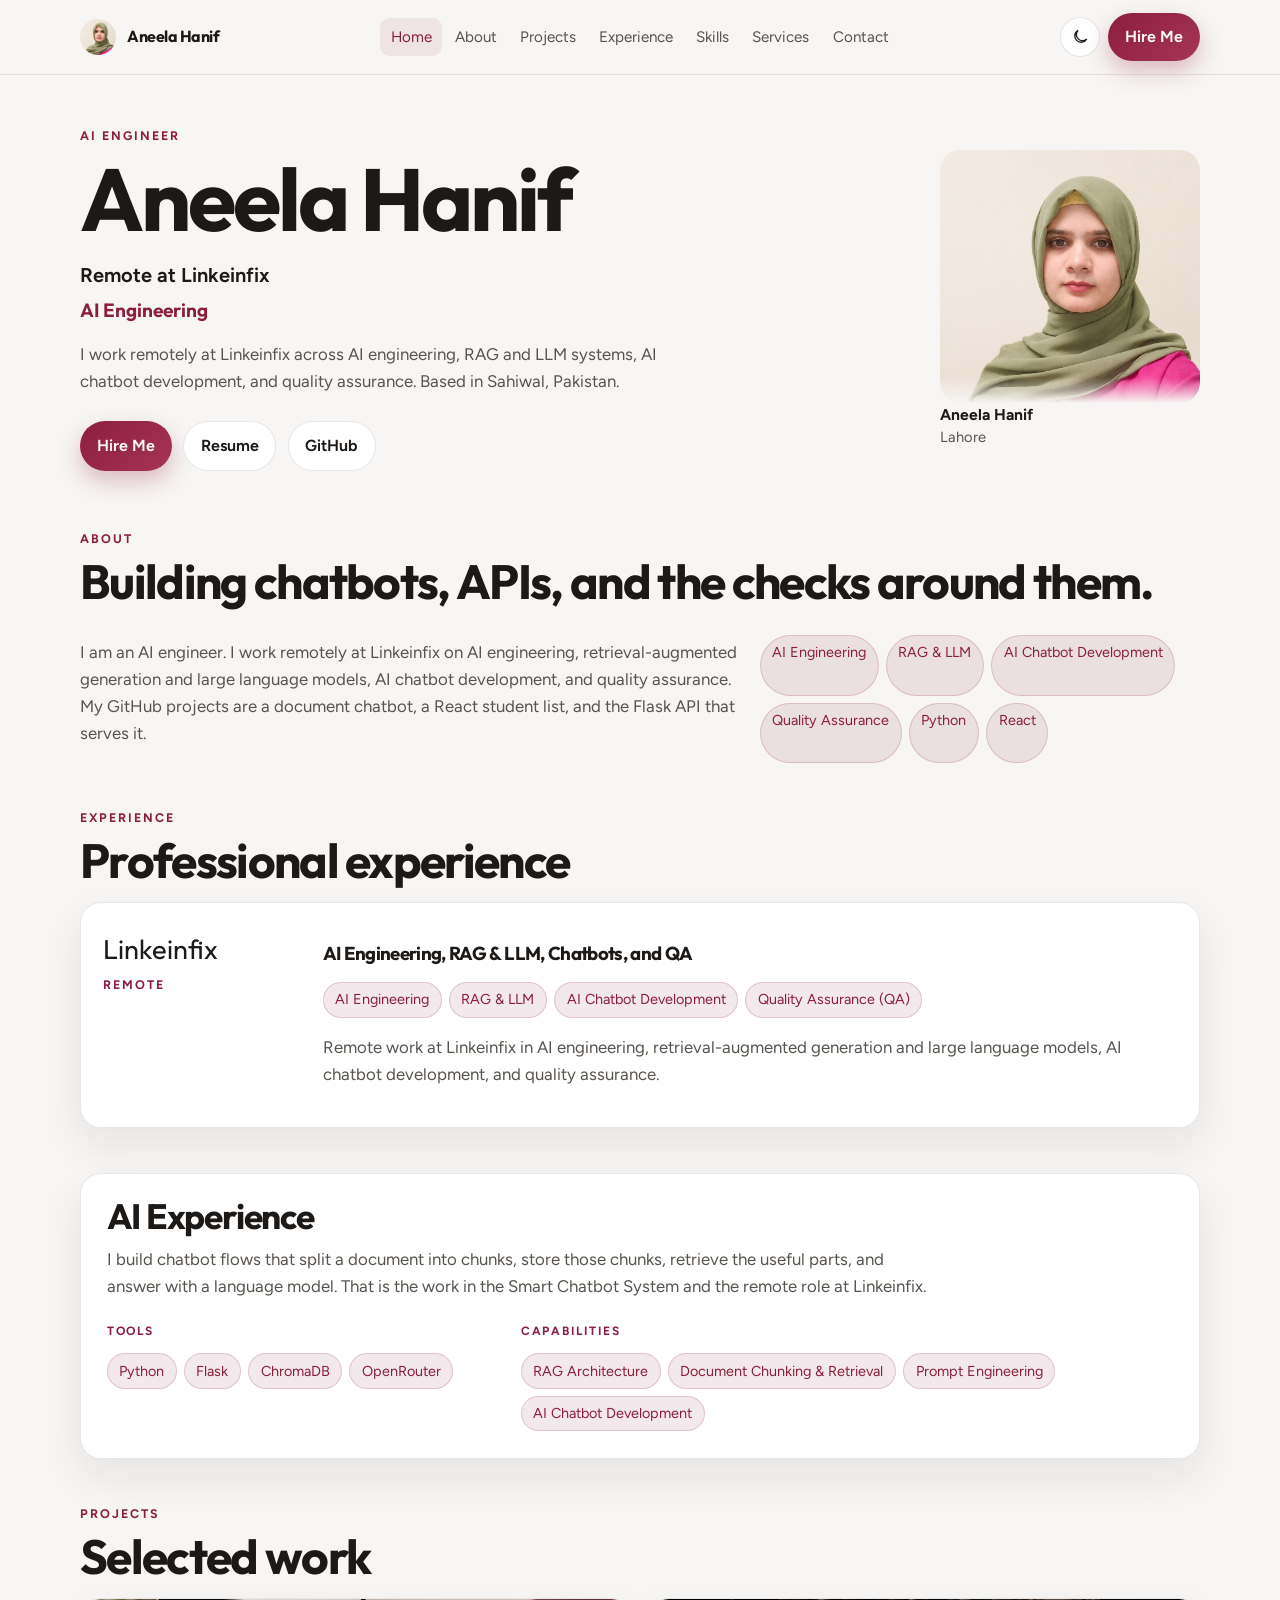
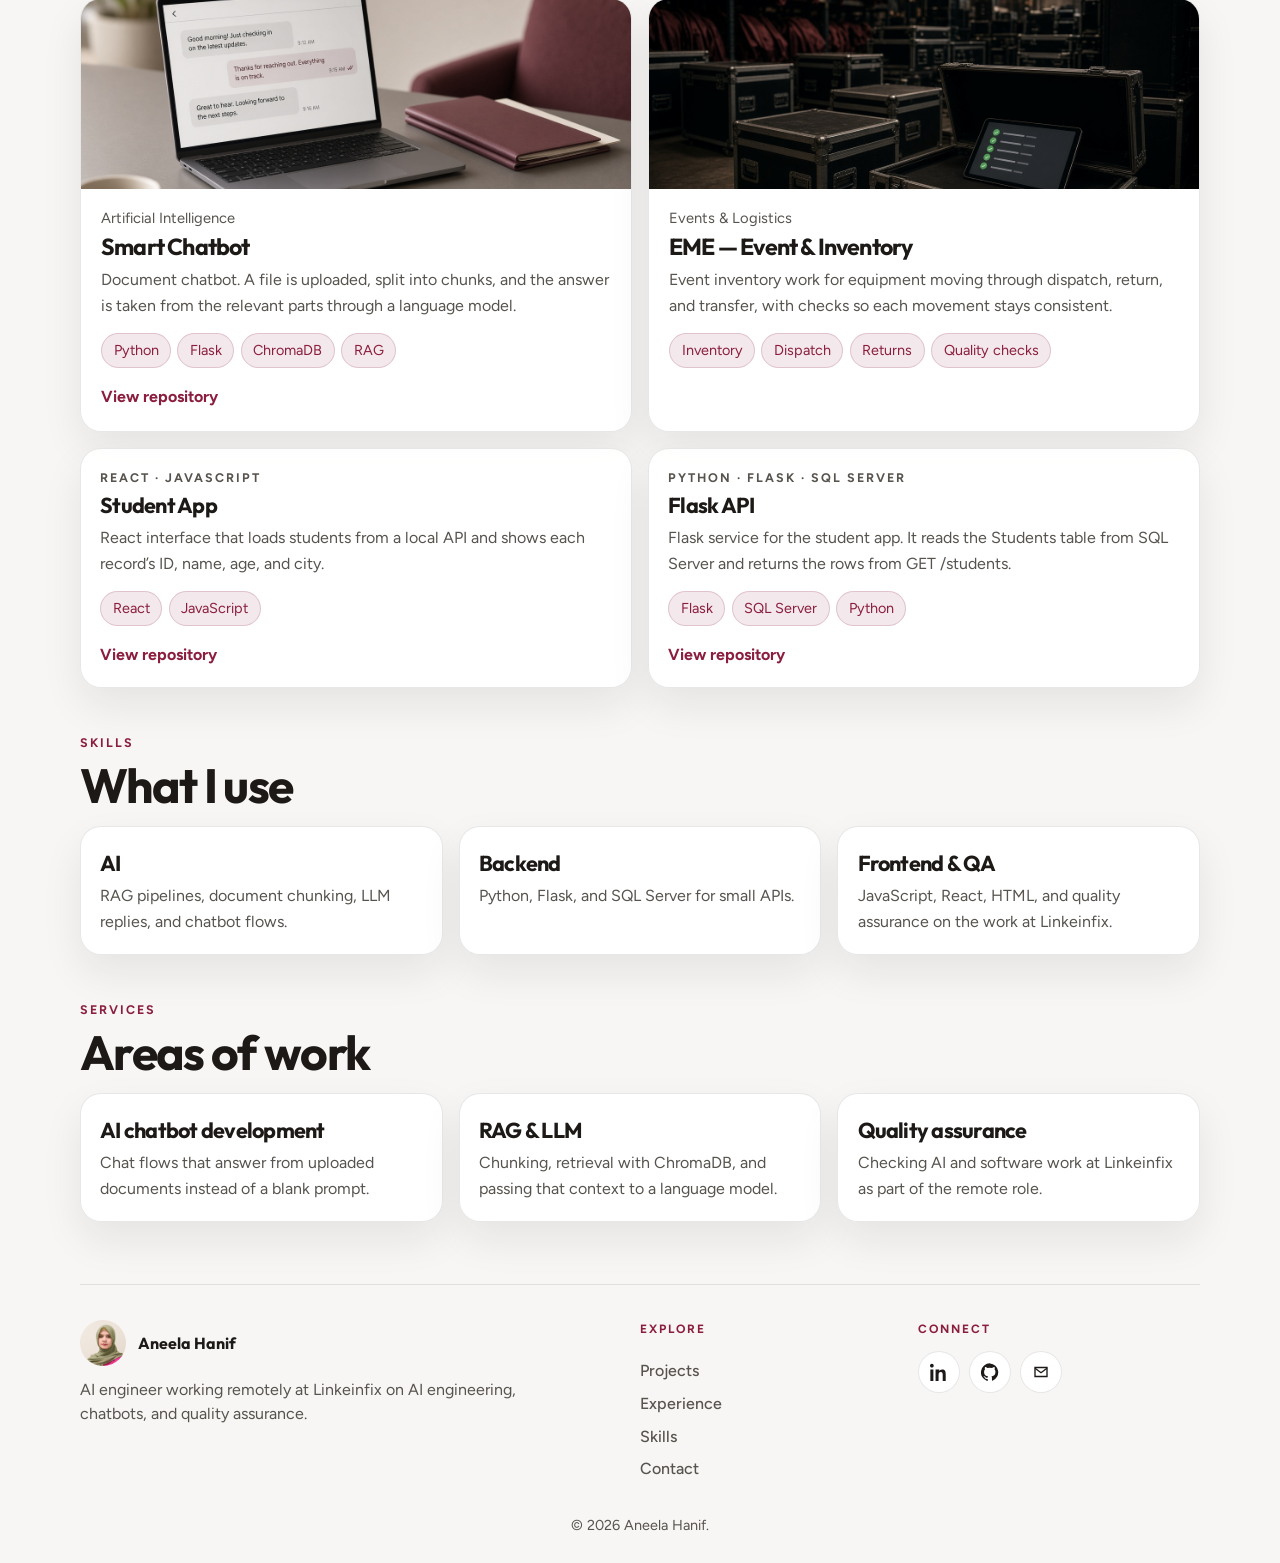
==== commit 7a5bf63d: "Make the hero portrait a little smaller." ====
--- a/index.html
+++ b/index.html
@@ -12,7 +12,7 @@
     <link rel="preconnect" href="https://fonts.googleapis.com" />
     <link rel="preconnect" href="https://fonts.gstatic.com" crossorigin />
     <link href="https://fonts.googleapis.com/css2?family=Figtree:wght@400;500;600;700&family=Outfit:wght@500;600;700&display=swap" rel="stylesheet" />
-    <link rel="stylesheet" href="styles.css?v=12" />
+    <link rel="stylesheet" href="styles.css?v=14" />
     <script>
       if (localStorage.getItem("theme") === "dark") document.documentElement.classList.add("dark");
     </script>
@@ -72,7 +72,7 @@
           </div>
         </div>
         <figure class="hero-photo">
-          <img src="images/profile.jpg" alt="Aneela Hanif" width="300" height="292" />
+          <img src="images/profile.jpg" alt="Aneela Hanif" width="260" height="253" />
           <figcaption>
             <strong>Aneela Hanif</strong>
             <span>Lahore</span>
--- a/styles.css
+++ b/styles.css
@@ -169,7 +169,7 @@
 
 .hero {
   display: grid;
-  grid-template-columns: minmax(0, 1fr) 300px;
+  grid-template-columns: minmax(0, 1fr) 260px;
   gap: 3rem;
   align-items: center;
   padding: 3.2rem 0 1.2rem;
@@ -218,14 +218,14 @@
 .hero-photo {
   justify-self: end;
   align-self: center;
-  width: 300px;
+  width: 260px;
   margin: 0;
 }
 
 .hero-photo img {
-  width: 300px;
-  height: 292px;
-  max-width: 300px;
+  width: 260px;
+  height: 253px;
+  max-width: 260px;
   object-fit: cover;
   object-position: center 36%;
   border-radius: 1.25rem;
@@ -482,46 +482,89 @@
   font-size: 0.9rem;
 }
 
-.resume-sheet { padding: 1.6rem 1.7rem 1.8rem; }
-
-.resume-top {
-  display: flex;
-  justify-content: space-between;
-  gap: 1.5rem;
-  align-items: end;
-}
-
-.resume-top h1 { font-size: clamp(2.4rem, 5vw, 3.4rem); }
-
-.resume-contact {
-  margin: 0.35rem 0 0;
-  color: var(--text-muted);
-}
-
-.resume-contact a { color: var(--accent); font-weight: 650; }
-
-.resume-block {
-  margin-top: 1.4rem;
-  padding-top: 1.15rem;
-  border-top: 1px solid var(--border);
-}
-
-.resume-block h2 { margin-bottom: 0.55rem; font-size: 1.35rem; }
-
-.resume-role {
+.cv {
+  max-width: 820px;
+  margin: 1.4rem auto 2rem;
+  padding: 1.7rem 1.8rem 1.9rem;
+  background: #fff;
+  color: #222;
+  border: 1px solid rgba(26, 55, 100, 0.15);
+  border-radius: 2px;
+  box-shadow: 0 10px 30px rgba(28, 25, 23, 0.06);
+  font-family: Calibri, "Segoe UI", sans-serif;
+  font-size: 13.5px;
+  line-height: 1.35;
+}
+
+.cv-head { text-align: center; margin-bottom: 0.7rem; }
+
+.cv-head h1 {
+  margin: 0;
+  color: #1a3764;
+  font-family: Calibri, "Segoe UI", sans-serif;
+  font-size: 1.7rem;
+  font-weight: 700;
+  letter-spacing: 0.04em;
+  text-transform: uppercase;
+}
+
+.cv-role {
+  margin: 0.15rem 0 0.25rem;
+  color: #222;
+  font-size: 0.98rem;
+}
+
+.cv-head p { margin: 0.05rem 0; color: #222; }
+
+.cv a { color: inherit; }
+
+.cv h2 {
+  margin: 0.75rem 0 0.28rem;
+  padding-bottom: 1px;
+  border-bottom: 1.5px solid #1a3764;
+  color: #1a3764;
+  font-family: Calibri, "Segoe UI", sans-serif;
+  font-size: 0.92rem;
+  font-weight: 700;
+  letter-spacing: 0.03em;
+  text-transform: uppercase;
+}
+
+.cv h3 {
+  margin: 0;
+  color: #222;
+  font-family: Calibri, "Segoe UI", sans-serif;
+  font-size: 0.95rem;
+  font-weight: 700;
+  letter-spacing: 0;
+}
+
+.cv p { margin: 0.15rem 0 0; }
+
+.cv-roleline {
   display: flex;
   justify-content: space-between;
   gap: 1rem;
   align-items: baseline;
-}
-
-.resume-role h3 { margin: 0; font-size: 1.15rem; }
-
-.resume-role span, .resume-meta { color: var(--text-muted); font-size: 0.95rem; }
-
-.resume-block p { margin: 0.45rem 0 0; color: var(--text-muted); }
-
-.resume-block .resume-role + .resume-role { margin-top: 1.15rem; }
+  margin-top: 0.45rem;
+}
+
+.cv-roleline span { color: #222; white-space: nowrap; }
+
+.cv-org { margin: 0; font-style: italic; }
+
+.cv ul { margin: 0.15rem 0 0.15rem 1.1rem; padding: 0; }
+
+.cv li { margin: 0.08rem 0; }
+
+.cv-skill {
+  display: grid;
+  grid-template-columns: 7.2rem 1fr;
+  gap: 0.4rem;
+  margin-top: 0.18rem;
+}
+
+.cv-skill strong { color: #1a3764; font-weight: 700; }
 
 :focus-visible { outline: 2px solid var(--accent); outline-offset: 3px; }
 
@@ -530,10 +573,10 @@
   .menu-btn { display: grid; }
   .hero, .about-grid, .job, .cards, .skill-grid, .contact-grid, .fields, .ai-split, .project-grid, .more-work { grid-template-columns: 1fr; }
   .hero-photo,
-  .hero-photo img { width: 240px; max-width: 240px; }
-  .hero-photo img { height: 234px; }
+  .hero-photo img { width: 210px; max-width: 210px; }
+  .hero-photo img { height: 204px; }
   .hero-photo { justify-self: start; }
   .footer-grid { grid-template-columns: 1fr; }
-  .resume-top, .resume-role { flex-direction: column; align-items: flex-start; }
+  .cv-skill { grid-template-columns: 1fr; }
   .hire-label { display: none; }
 }
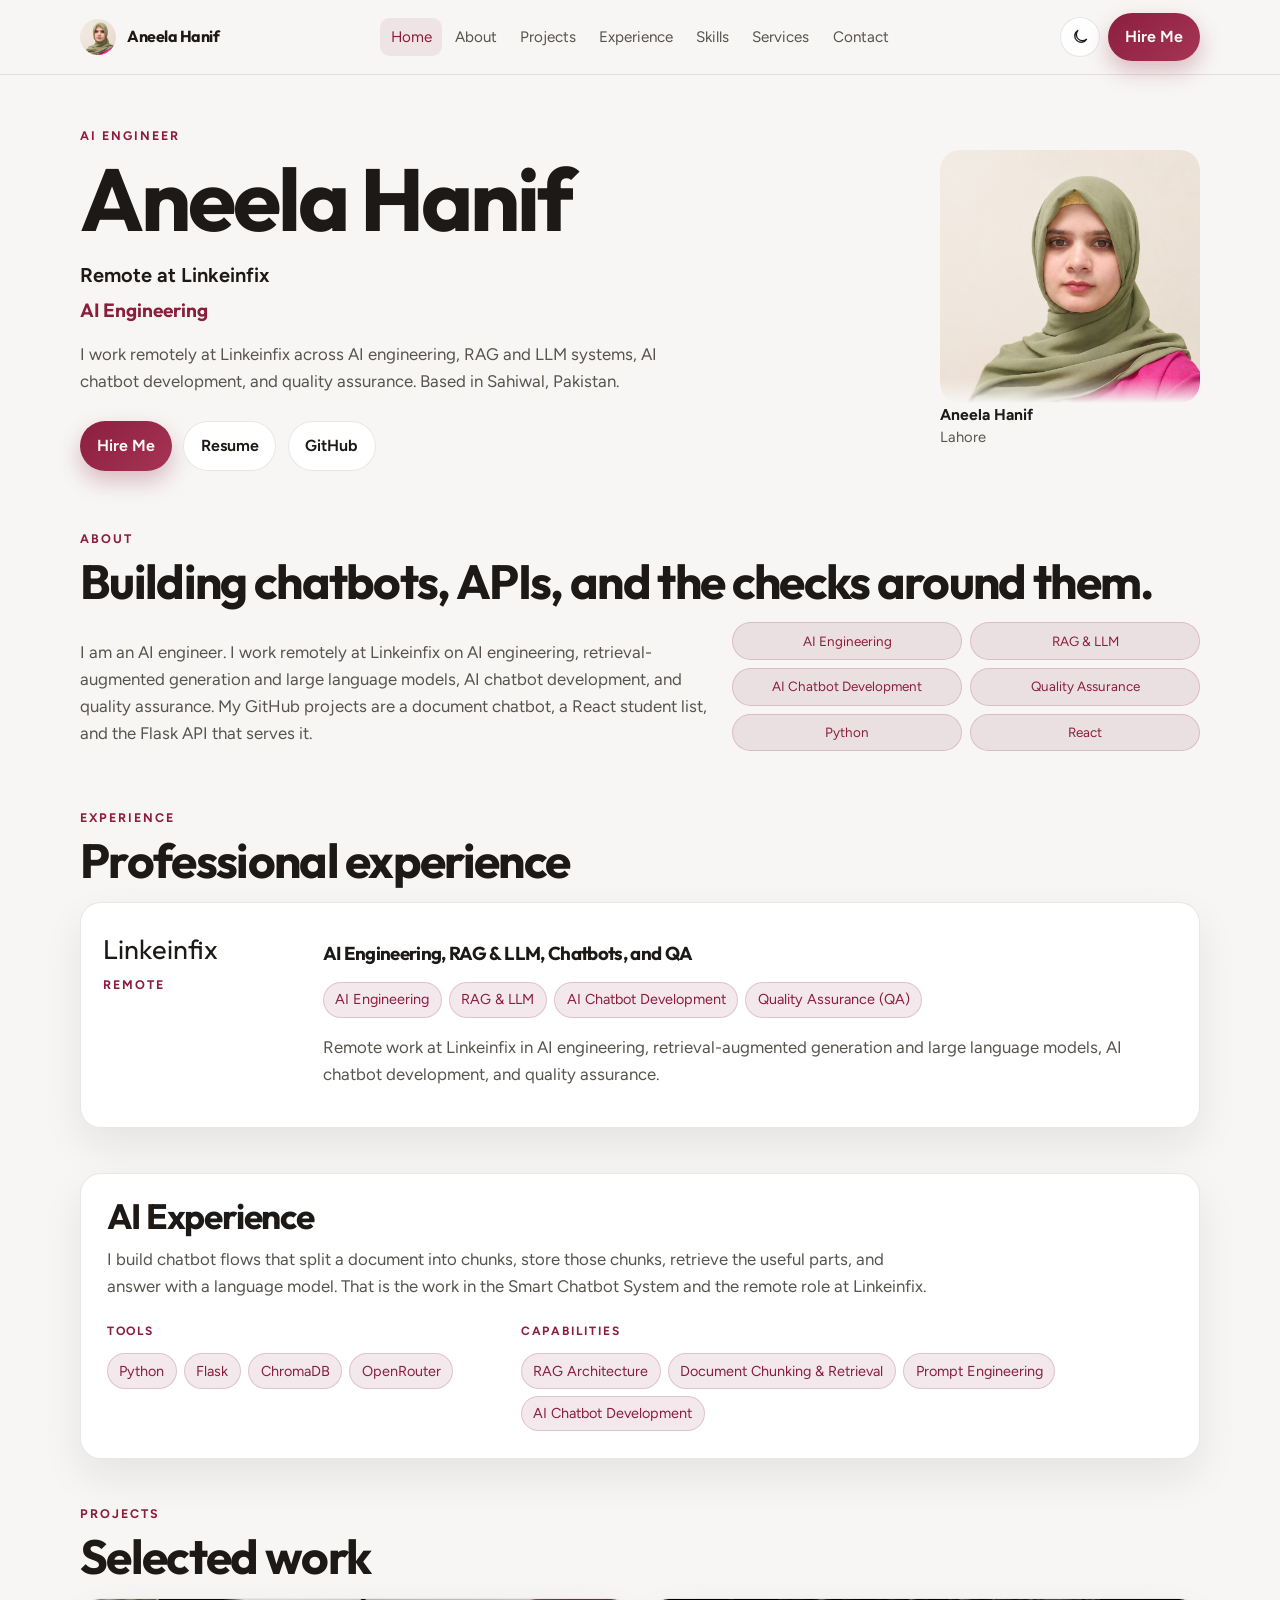
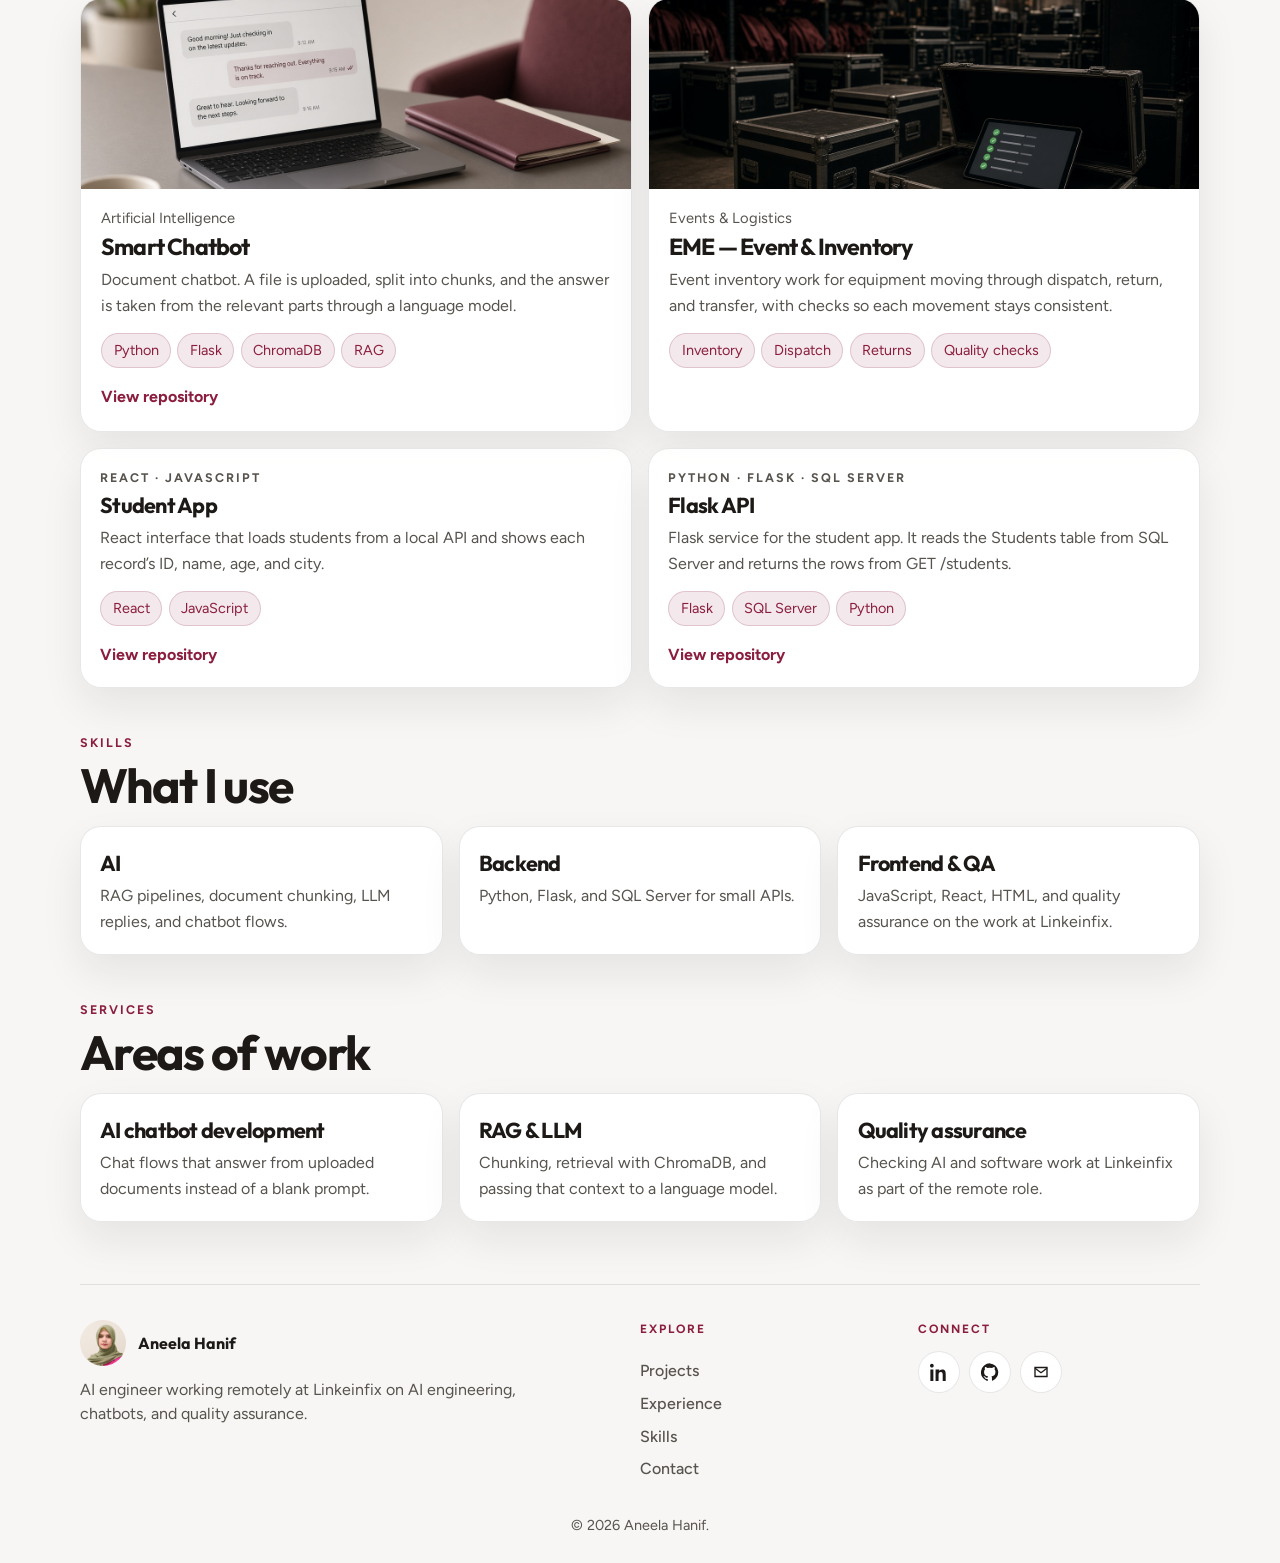
==== commit 4f8b0b92: "Even out the About skill pills so each box is the same size." ====
--- a/index.html
+++ b/index.html
@@ -12,7 +12,7 @@
     <link rel="preconnect" href="https://fonts.googleapis.com" />
     <link rel="preconnect" href="https://fonts.gstatic.com" crossorigin />
     <link href="https://fonts.googleapis.com/css2?family=Figtree:wght@400;500;600;700&family=Outfit:wght@500;600;700&display=swap" rel="stylesheet" />
-    <link rel="stylesheet" href="styles.css?v=14" />
+    <link rel="stylesheet" href="styles.css?v=16" />
     <script>
       if (localStorage.getItem("theme") === "dark") document.documentElement.classList.add("dark");
     </script>
--- a/styles.css
+++ b/styles.css
@@ -31,6 +31,7 @@
 body {
   margin: 0;
   min-height: 100vh;
+  overflow-x: clip;
   font-family: var(--sans);
   color: var(--text);
   background:
@@ -189,7 +190,7 @@
 
 h1 {
   margin: 0;
-  font-size: clamp(3.3rem, 7vw, 5.5rem);
+  font-size: clamp(2.45rem, 8vw, 5.5rem);
   font-weight: 700;
 }
 
@@ -250,7 +251,7 @@
 
 section { padding: 2.4rem 0 0.4rem; scroll-margin-top: 5.5rem; }
 
-h2 { margin: 0 0 1rem; font-size: clamp(2rem, 4vw, 3rem); }
+h2 { margin: 0 0 1rem; font-size: clamp(1.7rem, 5vw, 3rem); }
 
 .panel {
   background: var(--bg-elevated);
@@ -264,7 +265,24 @@
   gap: 1.2rem;
 }
 
-.about-grid { grid-template-columns: 1.2fr 0.8fr; }
+.about-grid { grid-template-columns: 1.15fr 0.85fr; align-items: start; }
+
+.about-grid .chips {
+  margin: 0;
+  display: grid;
+  grid-template-columns: 1fr 1fr;
+  gap: 0.5rem;
+}
+
+.about-grid .chips li {
+  display: grid;
+  place-items: center;
+  min-height: 2.35rem;
+  padding: 0.4rem 0.65rem;
+  font-size: 0.84rem;
+  text-align: center;
+  line-height: 1.25;
+}
 
 .job { grid-template-columns: 200px 1fr; padding: 1.4rem; }
 
@@ -514,7 +532,7 @@
   font-size: 0.98rem;
 }
 
-.cv-head p { margin: 0.05rem 0; color: #222; }
+.cv-head p { margin: 0.05rem 0; color: #222; overflow-wrap: anywhere; }
 
 .cv a { color: inherit; }
 
@@ -544,12 +562,13 @@
 .cv-roleline {
   display: flex;
   justify-content: space-between;
-  gap: 1rem;
+  flex-wrap: wrap;
+  gap: 0.35rem 1rem;
   align-items: baseline;
   margin-top: 0.45rem;
 }
 
-.cv-roleline span { color: #222; white-space: nowrap; }
+.cv-roleline span { color: #222; }
 
 .cv-org { margin: 0; font-style: italic; }
 
@@ -568,15 +587,34 @@
 
 :focus-visible { outline: 2px solid var(--accent); outline-offset: 3px; }
 
-@media (max-width: 980px) {
+@media (max-width: 1080px) {
   .nav-links { display: none; }
   .menu-btn { display: grid; }
   .hero, .about-grid, .job, .cards, .skill-grid, .contact-grid, .fields, .ai-split, .project-grid, .more-work { grid-template-columns: 1fr; }
+  .about-grid .chips { grid-template-columns: 1fr 1fr; }
+  .hero { gap: 1.4rem; padding: 2rem 0 0.4rem; }
   .hero-photo,
   .hero-photo img { width: 210px; max-width: 210px; }
   .hero-photo img { height: 204px; }
   .hero-photo { justify-self: start; }
-  .footer-grid { grid-template-columns: 1fr; }
+  .footer-grid { grid-template-columns: 1fr; gap: 1.4rem; }
   .cv-skill { grid-template-columns: 1fr; }
-  .hire-label { display: none; }
-}
+  .menu-panel a { padding: 0.7rem 0.35rem; }
+}
+
+@media (max-width: 640px) {
+  .nav-inner, .wrap, .site-footer { width: min(1120px, calc(100% - 1.25rem)); }
+  .nav-inner { min-height: 64px; gap: 0.6rem; }
+  .nav-actions .btn-primary { display: none; }
+  .hero-photo,
+  .hero-photo img { width: 180px; max-width: 180px; }
+  .hero-photo img { height: 175px; }
+  .actions .btn { padding: 0.65rem 0.9rem; }
+  .project-cover, .project-cover img { height: 150px; }
+  .job, .card, .skill-card, .ai-card { padding: 1rem; }
+  .cv { padding: 1.05rem 0.85rem 1.2rem; }
+  .cv-head h1 { font-size: 1.35rem; letter-spacing: 0.02em; }
+  .cv-roleline { flex-direction: column; align-items: flex-start; }
+  .page-head { padding-top: 1.5rem; }
+  .page-head h1 { font-size: clamp(2.2rem, 10vw, 3rem); }
+}
